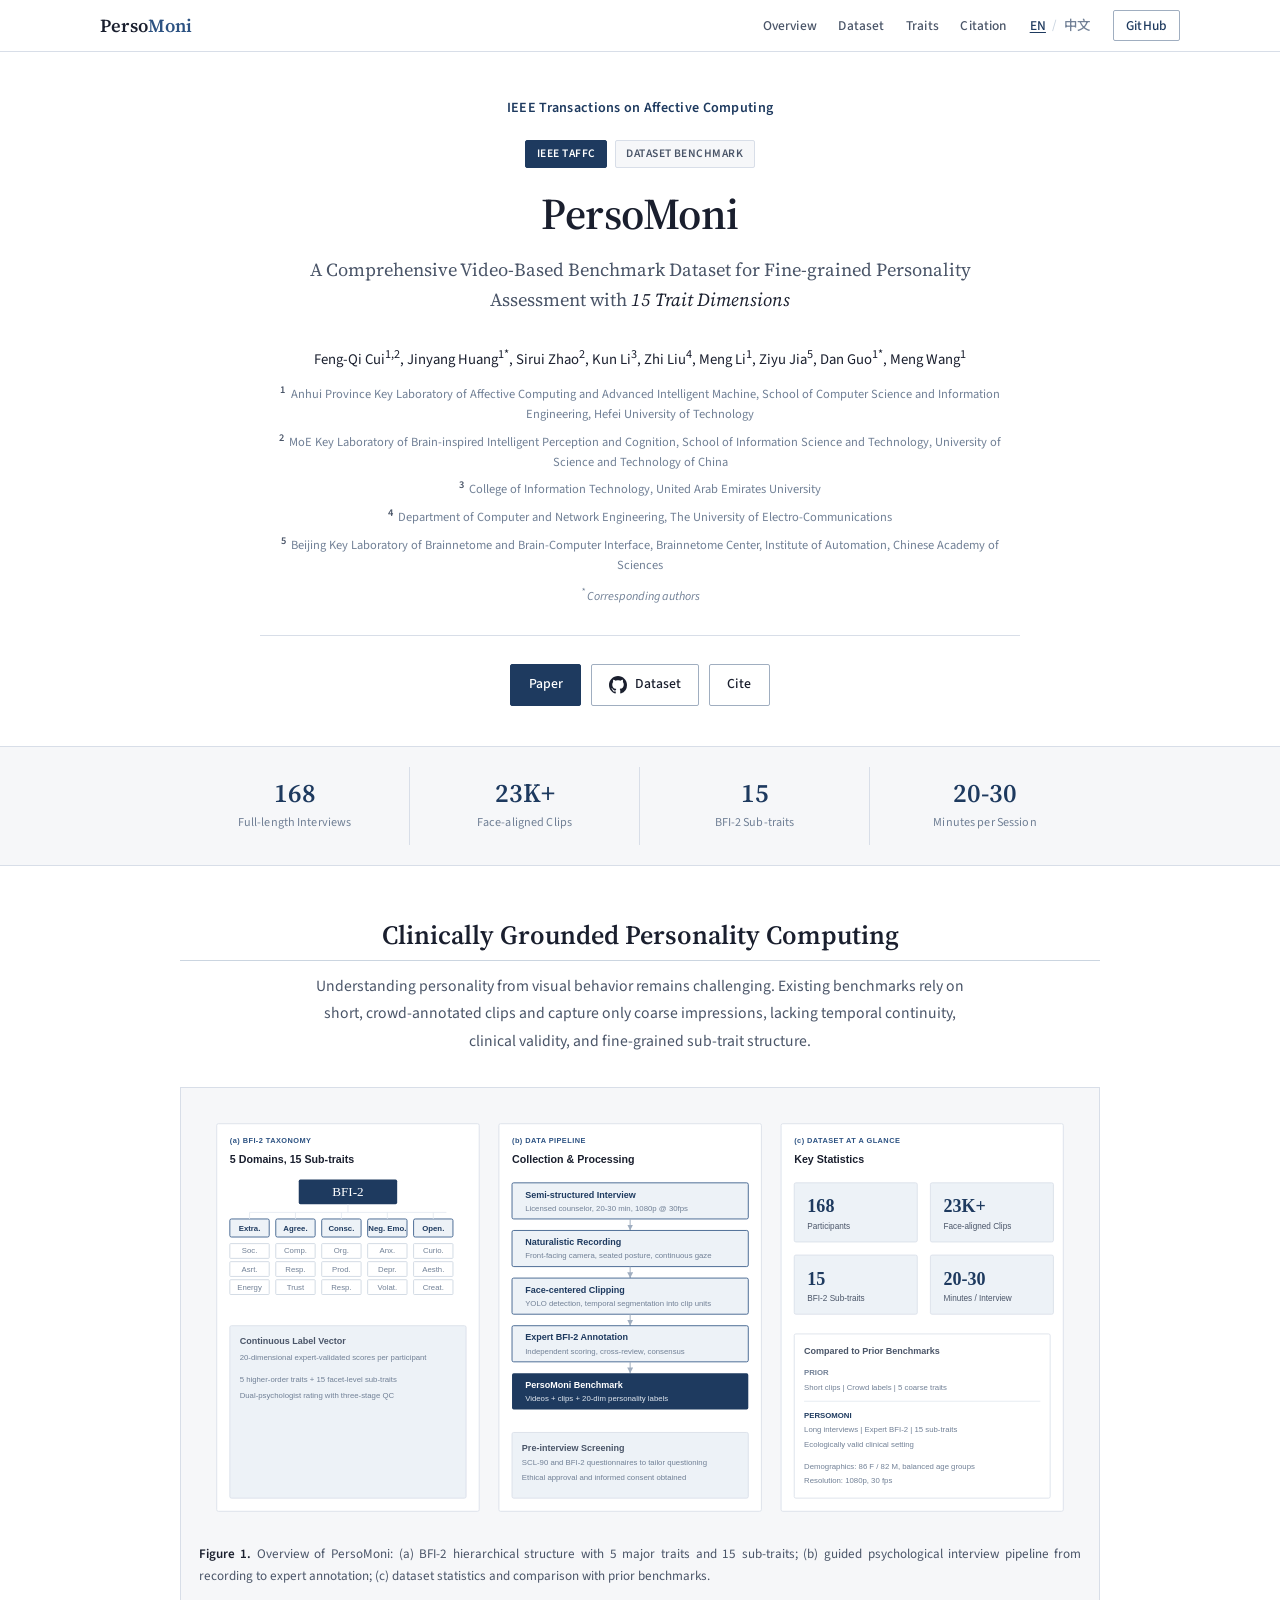
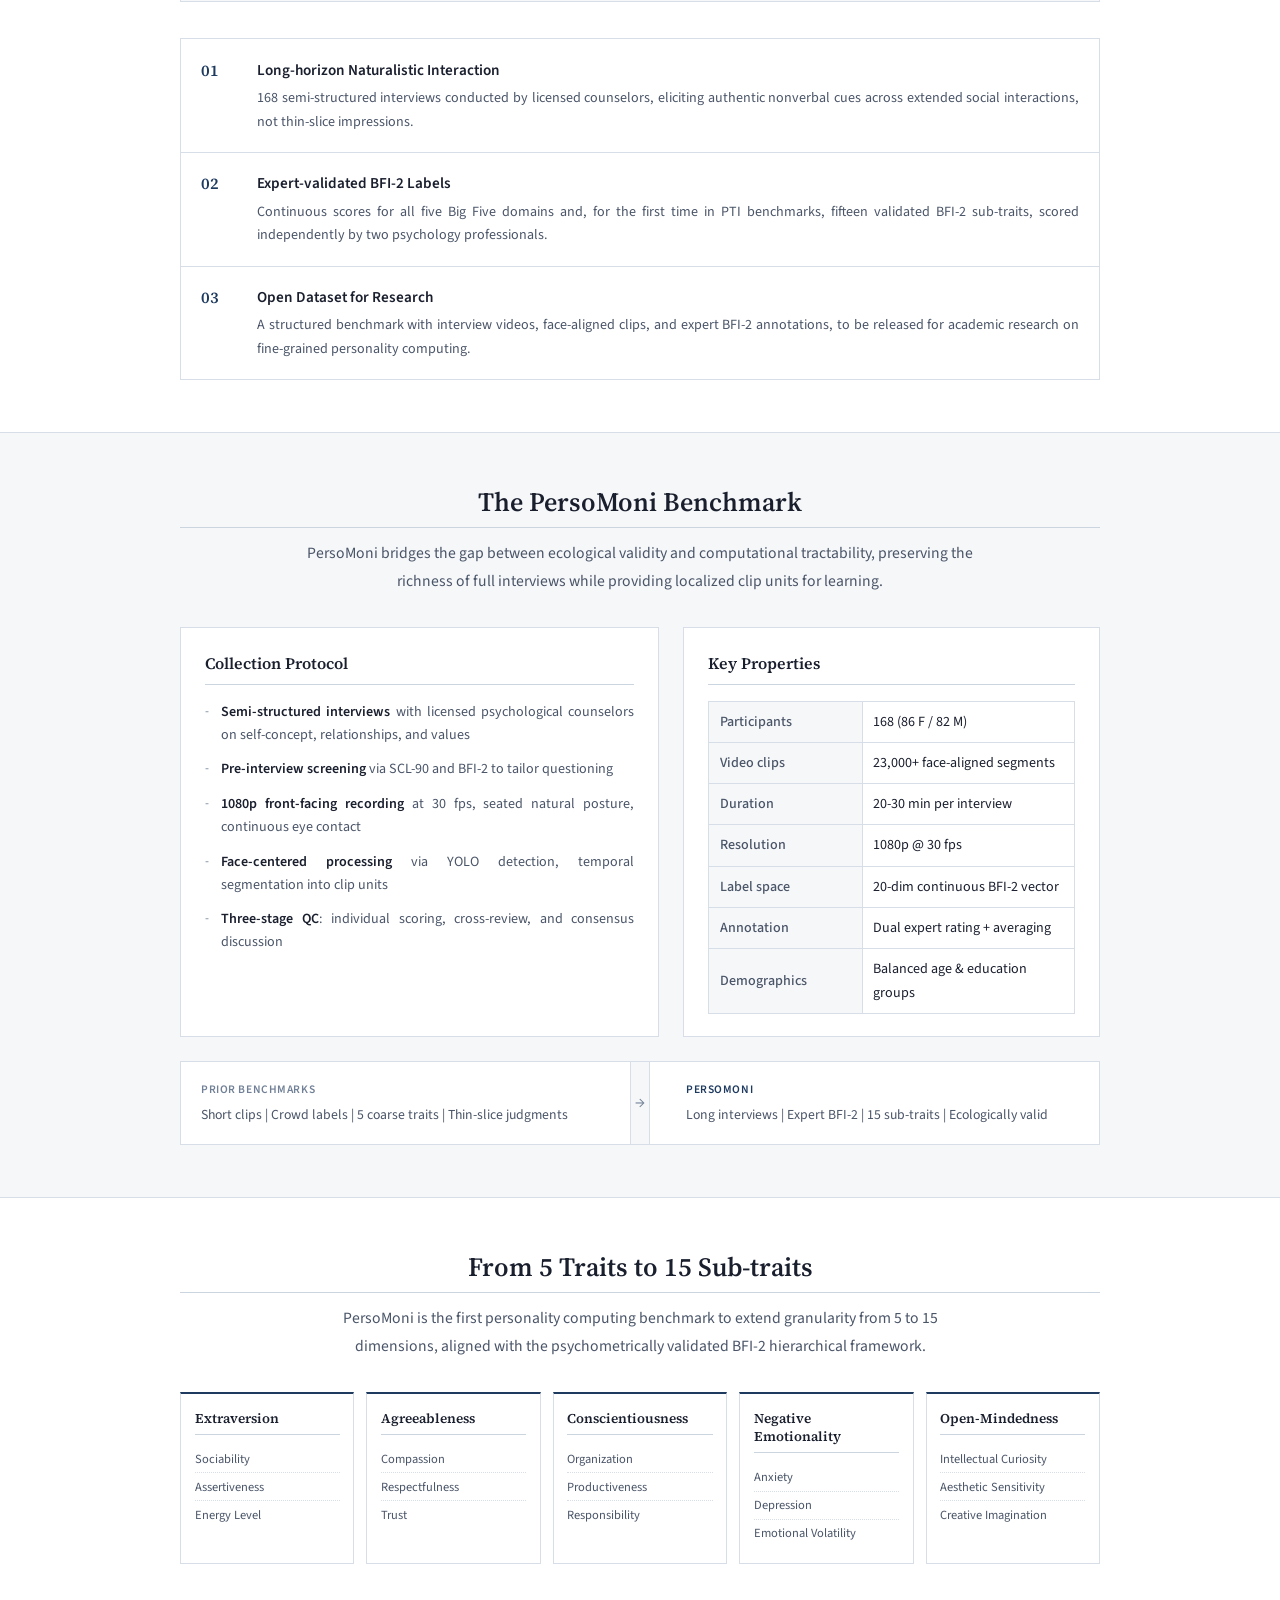
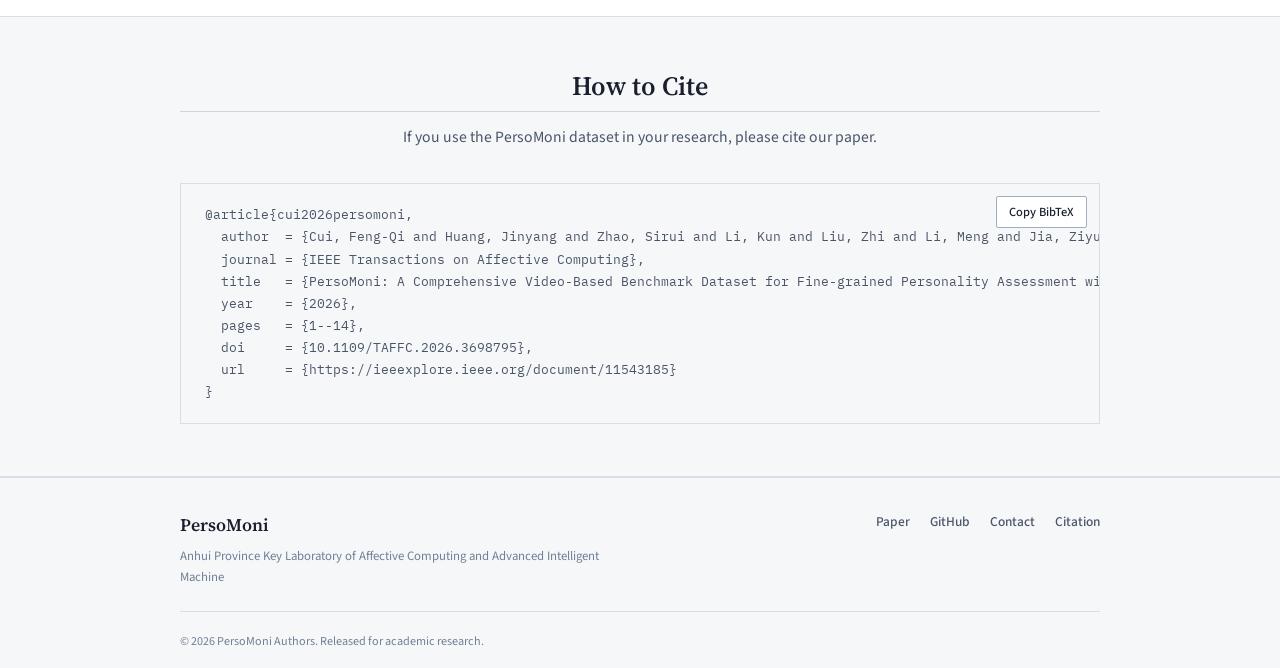
==== index.html @ 863bc825 "Add bilingual project homepage and document data release plan. Publish the PersoMoni landing page wi" ====
<!DOCTYPE html>
<html lang="en">
<head>
  <meta charset="UTF-8">
  <meta name="viewport" content="width=device-width, initial-scale=1.0">
  <meta http-equiv="Content-Type" content="text/html; charset=UTF-8">
  <meta name="description" content="PersoMoni - A clinically grounded video benchmark for fine-grained personality assessment with 15 BFI-2 sub-traits. Published in IEEE TAFFC.">
  <meta name="keywords" content="PersoMoni, personality computing, BFI-2, video benchmark, affective computing, dataset">
  <meta property="og:title" content="PersoMoni | IEEE TAFFC">
  <meta property="og:description" content="168 psychological interviews, 23,000+ face-aligned clips, 15 trait dimensions.">
  <meta property="og:type" content="website">
  <meta property="og:url" content="https://qicita.github.io/PersoMoni/">
  <title>PersoMoni - Fine-grained Personality Assessment Benchmark</title>
  <link rel="preconnect" href="https://fonts.googleapis.com">
  <link rel="preconnect" href="https://fonts.gstatic.com" crossorigin>
  <link href="https://fonts.googleapis.com/css2?family=IBM+Plex+Mono:wght@400;500&family=Noto+Sans+SC:wght@400;500;600;700&family=Noto+Serif+SC:wght@500;600;700&family=Source+Sans+3:ital,wght@0,400;0,500;0,600;0,700;1,400&family=Source+Serif+4:ital,opsz,wght@0,8..60,400;0,8..60,600;0,8..60,700;1,8..60,400&display=swap" rel="stylesheet">
  <link rel="stylesheet" href="static/css/style.css">
  <link rel="alternate" hreflang="en" href="index.html">
  <link rel="alternate" hreflang="zh" href="zh.html">
</head>
<body>
  <nav class="nav" id="nav">
    <div class="nav-inner container">
      <a class="nav-logo" href="#top">Perso<span>Moni</span></a>
      <button class="nav-toggle" id="nav-toggle" aria-label="Toggle menu" aria-expanded="false">
        <span></span><span></span><span></span>
      </button>
      <ul class="nav-links" id="nav-links">
        <li><a href="#overview">Overview</a></li>
        <li><a href="#dataset">Dataset</a></li>
        <li><a href="#traits">Traits</a></li>
        <li><a href="#citation">Citation</a></li>
        <li class="lang-switch">
          <a href="index.html" class="lang-active" aria-current="page">EN</a>
          <span class="lang-divider">/</span>
          <a href="zh.html">中文</a>
        </li>
        <li><a class="nav-cta" href="https://github.com/QIcita/PersoMoni" target="_blank" rel="noopener">GitHub</a></li>
      </ul>
    </div>
  </nav>

  <header class="hero" id="top">
    <div class="container hero-content">
      <p class="publication-line">
        <strong>IEEE Transactions on Affective Computing</strong>
      </p>
      <div class="hero-badges">
        <span class="badge badge-venue">IEEE TAFFC</span>
        <span class="badge badge-type">Dataset Benchmark</span>
      </div>
      <h1 class="hero-title">PersoMoni</h1>
      <p class="hero-subtitle">
        A Comprehensive Video-Based Benchmark Dataset for Fine-grained Personality Assessment with <em>15 Trait Dimensions</em>
      </p>
      <div class="authors">
        <p class="author-list">
          Feng-Qi Cui<sup>1,2</sup>,
          <a href="mailto:hjy@hfut.edu.cn">Jinyang Huang</a><sup>1*</sup>,
          <a href="#">Sirui Zhao</a><sup>2</sup>,
          <a href="#">Kun Li</a><sup>3</sup>,
          <a href="#">Zhi Liu</a><sup>4</sup>,
          <a href="#">Meng Li</a><sup>1</sup>,
          <a href="#">Ziyu Jia</a><sup>5</sup>,
          <a href="mailto:guodan@hfut.edu.cn">Dan Guo</a><sup>1*</sup>,
          Meng Wang<sup>1</sup>
        </p>
        <div class="affiliations">
          <p><sup>1</sup> Anhui Province Key Laboratory of Affective Computing and Advanced Intelligent Machine, School of Computer Science and Information Engineering, Hefei University of Technology</p>
          <p><sup>2</sup> MoE Key Laboratory of Brain-inspired Intelligent Perception and Cognition, School of Information Science and Technology, University of Science and Technology of China</p>
          <p><sup>3</sup> College of Information Technology, United Arab Emirates University</p>
          <p><sup>4</sup> Department of Computer and Network Engineering, The University of Electro-Communications</p>
          <p><sup>5</sup> Beijing Key Laboratory of Brainnetome and Brain-Computer Interface, Brainnetome Center, Institute of Automation, Chinese Academy of Sciences</p>
        </div>
        <p class="corresponding"><sup>*</sup> Corresponding authors</p>
      </div>
      <div class="hero-actions">
        <a class="btn btn-primary" href="https://ieeexplore.ieee.org/document/11543185" target="_blank" rel="noopener">Paper</a>
        <a class="btn btn-secondary" href="https://github.com/QIcita/PersoMoni" target="_blank" rel="noopener">
          <svg width="18" height="18" viewBox="0 0 24 24" fill="currentColor" aria-hidden="true"><path d="M12 0C5.37 0 0 5.37 0 12c0 5.31 3.435 9.795 8.205 11.385.6.105.825-.255.825-.57 0-.285-.015-1.23-.015-2.235-3.015.555-3.795-.735-4.035-1.41-.135-.345-.72-1.41-1.23-1.695-.42-.225-1.02-.78-.015-.795.945-.015 1.62.87 1.845 1.23 1.08 1.815 2.805 1.305 3.495.99.105-.78.42-1.305.765-1.605-2.67-.3-5.46-1.335-5.46-5.925 0-1.305.465-2.385 1.23-3.225-.12-.3-.54-1.53.12-3.18 0 0 1.005-.315 3.3 1.23.96-.27 1.98-.405 3-.405s2.04.135 3 .405c2.295-1.56 3.3-1.23 3.3-1.23.66 1.65.24 2.88.12 3.18.765.84 1.23 1.905 1.23 3.225 0 4.605-2.805 5.625-5.475 5.925.435.375.81 1.095.81 2.22 0 1.605-.015 2.895-.015 3.3 0 .315.225.69.825.57A12.02 12.02 0 0024 12c0-6.63-5.37-12-12-12z"/></svg>
          Dataset
        </a>
        <a class="btn btn-ghost" href="#citation">Cite</a>
      </div>
    </div>
  </header>

  <main>
    <section class="stats-bar">
      <div class="container stats-grid">
        <div class="stat-card">
          <span class="stat-value">168</span>
          <span class="stat-label">Full-length Interviews</span>
        </div>
        <div class="stat-card">
          <span class="stat-value">23K+</span>
          <span class="stat-label">Face-aligned Clips</span>
        </div>
        <div class="stat-card">
          <span class="stat-value">15</span>
          <span class="stat-label">BFI-2 Sub-traits</span>
        </div>
        <div class="stat-card">
          <span class="stat-value">20-30</span>
          <span class="stat-label">Minutes per Session</span>
        </div>
      </div>
    </section>

    <section class="section" id="overview">
      <div class="container">
        <div class="section-header">
          <h2>Clinically Grounded Personality Computing</h2>
          <p class="section-lead">
            Understanding personality from visual behavior remains challenging. Existing benchmarks rely on
            short, crowd-annotated clips and capture only coarse impressions, lacking temporal continuity,
            clinical validity, and fine-grained sub-trait structure.
          </p>
        </div>
        <figure class="teaser-figure">
          <img
            src="static/images/overview.svg"
            alt="PersoMoni overview: BFI-2 taxonomy, data collection pipeline, and dataset statistics"
            loading="lazy"
          >
          <figcaption>
            <strong>Figure 1.</strong> Overview of PersoMoni: (a) BFI-2 hierarchical structure with 5 major traits and 15 sub-traits;
            (b) guided psychological interview pipeline from recording to expert annotation; (c) dataset statistics and comparison with prior benchmarks.
          </figcaption>
        </figure>
        <div class="highlights">
          <article class="highlight-card">
            <div class="highlight-icon" aria-hidden="true">01</div>
            <h3>Long-horizon Naturalistic Interaction</h3>
            <p>168 semi-structured interviews conducted by licensed counselors, eliciting authentic nonverbal cues across extended social interactions, not thin-slice impressions.</p>
          </article>
          <article class="highlight-card">
            <div class="highlight-icon" aria-hidden="true">02</div>
            <h3>Expert-validated BFI-2 Labels</h3>
            <p>Continuous scores for all five Big Five domains and, for the first time in PTI benchmarks, fifteen validated BFI-2 sub-traits, scored independently by two psychology professionals.</p>
          </article>
          <article class="highlight-card">
            <div class="highlight-icon" aria-hidden="true">03</div>
            <h3>Open Dataset for Research</h3>
            <p>A structured benchmark with interview videos, face-aligned clips, and expert BFI-2 annotations, to be released for academic research on fine-grained personality computing.</p>
          </article>
        </div>
      </div>
    </section>

    <section class="section section-alt" id="dataset">
      <div class="container">
        <div class="section-header">
          <h2>The PersoMoni Benchmark</h2>
          <p class="section-lead">
            PersoMoni bridges the gap between ecological validity and computational tractability,
            preserving the richness of full interviews while providing localized clip units for learning.
          </p>
        </div>
        <div class="dataset-layout">
          <div class="dataset-info">
            <h3>Collection Protocol</h3>
            <ul class="feature-list">
              <li>
                <strong>Semi-structured interviews</strong> with licensed psychological counselors on self-concept, relationships, and values
              </li>
              <li>
                <strong>Pre-interview screening</strong> via SCL-90 and BFI-2 to tailor questioning
              </li>
              <li>
                <strong>1080p front-facing recording</strong> at 30 fps, seated natural posture, continuous eye contact
              </li>
              <li>
                <strong>Face-centered processing</strong> via YOLO detection, temporal segmentation into clip units
              </li>
              <li>
                <strong>Three-stage QC</strong>: individual scoring, cross-review, and consensus discussion
              </li>
            </ul>
          </div>
          <div class="dataset-specs">
            <h3>Key Properties</h3>
            <table class="spec-table">
              <tbody>
                <tr><th>Participants</th><td>168 (86 F / 82 M)</td></tr>
                <tr><th>Video clips</th><td>23,000+ face-aligned segments</td></tr>
                <tr><th>Duration</th><td>20-30 min per interview</td></tr>
                <tr><th>Resolution</th><td>1080p @ 30 fps</td></tr>
                <tr><th>Label space</th><td>20-dim continuous BFI-2 vector</td></tr>
                <tr><th>Annotation</th><td>Dual expert rating + averaging</td></tr>
                <tr><th>Demographics</th><td>Balanced age &amp; education groups</td></tr>
              </tbody>
            </table>
          </div>
          <div class="comparison-banner">
          <div class="comparison-item comparison-old">
            <span class="comparison-label">Prior benchmarks</span>
            <p>Short clips | Crowd labels | 5 coarse traits | Thin-slice judgments</p>
          </div>
          <div class="comparison-arrow" aria-hidden="true">&rarr;</div>
          <div class="comparison-item comparison-new">
            <span class="comparison-label">PersoMoni</span>
            <p>Long interviews | Expert BFI-2 | 15 sub-traits | Ecologically valid</p>
          </div>
        </div>
        </div>
      </div>
    </section>

    <section class="section" id="traits">
      <div class="container">
        <div class="section-header">
          <h2>From 5 Traits to 15 Sub-traits</h2>
          <p class="section-lead">
            PersoMoni is the first personality computing benchmark to extend granularity from 5 to 15 dimensions,
            aligned with the psychometrically validated BFI-2 hierarchical framework.
          </p>
        </div>
        <div class="traits-grid">
          <div class="trait-domain" data-domain="extraversion">
            <h3>Extraversion</h3>
            <ul>
              <li>Sociability</li>
              <li>Assertiveness</li>
              <li>Energy Level</li>
            </ul>
          </div>
          <div class="trait-domain" data-domain="agreeableness">
            <h3>Agreeableness</h3>
            <ul>
              <li>Compassion</li>
              <li>Respectfulness</li>
              <li>Trust</li>
            </ul>
          </div>
          <div class="trait-domain" data-domain="conscientiousness">
            <h3>Conscientiousness</h3>
            <ul>
              <li>Organization</li>
              <li>Productiveness</li>
              <li>Responsibility</li>
            </ul>
          </div>
          <div class="trait-domain" data-domain="negative">
            <h3>Negative Emotionality</h3>
            <ul>
              <li>Anxiety</li>
              <li>Depression</li>
              <li>Emotional Volatility</li>
            </ul>
          </div>
          <div class="trait-domain" data-domain="openness">
            <h3>Open-Mindedness</h3>
            <ul>
              <li>Intellectual Curiosity</li>
              <li>Aesthetic Sensitivity</li>
              <li>Creative Imagination</li>
            </ul>
          </div>
        </div>
      </div>
    </section>

    <section class="section section-alt" id="citation">
      <div class="container">
        <div class="section-header">
          <h2>How to Cite</h2>
          <p class="section-lead">
            If you use the PersoMoni dataset in your research, please cite our paper.
          </p>
        </div>
        <div class="citation-box">
          <pre class="bibtex" id="bibtex"><code>@article{cui2026persomoni,
  author  = {Cui, Feng-Qi and Huang, Jinyang and Zhao, Sirui and Li, Kun and Liu, Zhi and Li, Meng and Jia, Ziyu and Guo, Dan and Wang, Meng},
  journal = {IEEE Transactions on Affective Computing},
  title   = {PersoMoni: A Comprehensive Video-Based Benchmark Dataset for Fine-grained Personality Assessment with 15 Trait Dimensions},
  year    = {2026},
  pages   = {1--14},
  doi     = {10.1109/TAFFC.2026.3698795},
  url     = {https://ieeexplore.ieee.org/document/11543185}
}</code></pre>
          <button class="btn btn-copy" id="copy-btn" type="button">
            <span class="copy-text">Copy BibTeX</span>
            <span class="copy-done" hidden>Copied!</span>
          </button>
        </div>
      </div>
    </section>
  </main>

  <footer class="footer">
    <div class="container footer-inner">
      <div class="footer-brand">
        <span class="footer-logo">PersoMoni</span>
        <p>Anhui Province Key Laboratory of Affective Computing and Advanced Intelligent Machine</p>
      </div>
      <div class="footer-links">
        <a href="https://ieeexplore.ieee.org/document/11543185" target="_blank" rel="noopener">Paper</a>
        <a href="https://github.com/QIcita/PersoMoni" target="_blank" rel="noopener">GitHub</a>
        <a href="mailto:hjy@hfut.edu.cn">Contact</a>
        <a href="#citation">Citation</a>
      </div>
      <p class="footer-copy">&copy; 2026 PersoMoni Authors. Released for academic research.</p>
    </div>
  </footer>

  <script src="static/js/main.js"></script>
</body>
</html>
---- static/css/style.css ----
/* PersoMoni - Academic project page */

:root {
  --bg: #ffffff;
  --bg-alt: #f6f7f9;
  --surface: #ffffff;
  --text: #1a1f2e;
  --text-muted: #4a5568;
  --text-light: #718096;
  --primary: #1e3a5f;
  --primary-mid: #2c5282;
  --accent: #2c5282;
  --accent-soft: #edf2f7;
  --border: #d8dee8;
  --border-strong: #a0aec0;
  --rule: #cbd5e0;
  --shadow: none;
  --shadow-sm: 0 1px 2px rgba(26, 31, 46, 0.04);
  --radius: 2px;
  --radius-lg: 2px;
  --font-serif: "Source Serif 4", "Noto Serif SC", Georgia, "Times New Roman", serif;
  --font-sans: "Source Sans 3", "Noto Sans SC", system-ui, sans-serif;
  --font-mono: "IBM Plex Mono", "SF Mono", Consolas, monospace;
  --nav-height: 52px;
  --content-width: 920px;
}

*, *::before, *::after {
  box-sizing: border-box;
  margin: 0;
  padding: 0;
}

html {
  scroll-behavior: smooth;
  scroll-padding-top: calc(var(--nav-height) + 20px);
}

body {
  font-family: var(--font-sans);
  font-size: 15.5px;
  line-height: 1.72;
  color: var(--text);
  background: var(--bg);
  -webkit-font-smoothing: antialiased;
}

a {
  color: var(--primary-mid);
  text-decoration: underline;
  text-decoration-color: rgba(44, 82, 130, 0.35);
  text-underline-offset: 2px;
  transition: color 0.15s, text-decoration-color 0.15s;
}

a:hover {
  color: var(--primary);
  text-decoration-color: var(--primary);
}

img {
  max-width: 100%;
  height: auto;
  display: block;
}

.container {
  width: min(var(--content-width), 92vw);
  margin-inline: auto;
}

.container-wide {
  width: min(1080px, 94vw);
  margin-inline: auto;
}

/* Navigation */
.nav {
  position: fixed;
  top: 0;
  left: 0;
  right: 0;
  z-index: 100;
  height: var(--nav-height);
  background: rgba(255, 255, 255, 0.96);
  border-bottom: 1px solid var(--border);
}

.nav.scrolled {
  box-shadow: var(--shadow-sm);
}

.nav-inner {
  display: flex;
  align-items: center;
  justify-content: space-between;
  height: 100%;
  width: min(1080px, 94vw);
  margin-inline: auto;
}

.nav-logo {
  font-family: var(--font-serif);
  font-size: 1.15rem;
  color: var(--text);
  font-weight: 600;
  text-decoration: none;
  letter-spacing: 0.01em;
}

.nav-logo:hover {
  color: var(--primary);
}

.nav-logo span {
  color: var(--primary-mid);
}

.nav-links {
  display: flex;
  align-items: center;
  gap: 1.35rem;
  list-style: none;
}

.nav-links a {
  font-size: 0.84rem;
  font-weight: 500;
  color: var(--text-muted);
  text-decoration: none;
  letter-spacing: 0.01em;
}

.nav-links a:hover {
  color: var(--primary);
  text-decoration: underline;
}

.nav-cta {
  color: var(--primary) !important;
  border: 1px solid var(--border-strong);
  padding: 0.3rem 0.75rem;
  border-radius: var(--radius);
  text-decoration: none !important;
}

.nav-cta:hover {
  background: var(--bg-alt);
  border-color: var(--primary-mid);
  color: var(--primary) !important;
}

.lang-switch {
  display: flex;
  align-items: center;
  gap: 0.3rem;
  font-size: 0.82rem;
  font-weight: 500;
}

.lang-switch a {
  color: var(--text-light);
  text-decoration: none;
  padding: 0.1rem;
}

.lang-switch a:hover,
.lang-switch a.lang-active {
  color: var(--primary);
  text-decoration: underline;
}

.lang-divider {
  color: var(--rule);
  user-select: none;
}

body.lang-zh {
  font-family: "Noto Sans SC", var(--font-sans), system-ui, sans-serif;
}

body.lang-zh .hero-title,
body.lang-zh .section-header h2,
body.lang-zh .footer-logo {
  font-family: "Noto Serif SC", var(--font-serif), serif;
}

.nav-toggle {
  display: none;
  flex-direction: column;
  gap: 5px;
  background: none;
  border: none;
  cursor: pointer;
  padding: 4px;
}

.nav-toggle span {
  display: block;
  width: 20px;
  height: 1.5px;
  background: var(--text);
}

/* Hero - paper title block */
.hero {
  padding: calc(var(--nav-height) + 2.75rem) 0 2.5rem;
  border-bottom: 1px solid var(--border);
  background: var(--bg);
}

.hero-content {
  text-align: center;
}

.publication-line {
  font-size: 0.88rem;
  color: var(--text-muted);
  margin-bottom: 1.25rem;
  letter-spacing: 0.02em;
}

.publication-line strong {
  color: var(--primary);
  font-weight: 600;
}

.hero-badges {
  display: flex;
  justify-content: center;
  gap: 0.5rem;
  flex-wrap: wrap;
  margin-bottom: 1.25rem;
}

.badge {
  display: inline-block;
  padding: 0.2rem 0.65rem;
  border-radius: var(--radius);
  font-size: 0.72rem;
  font-weight: 600;
  letter-spacing: 0.04em;
  text-transform: uppercase;
  border: 1px solid var(--border);
}

.badge-venue {
  background: var(--primary);
  color: #fff;
  border-color: var(--primary);
}

.badge-type {
  background: var(--bg-alt);
  color: var(--text-muted);
}

.hero-title {
  font-family: var(--font-serif);
  font-size: clamp(2rem, 5vw, 2.75rem);
  font-weight: 600;
  line-height: 1.2;
  letter-spacing: -0.01em;
  color: var(--text);
  margin-bottom: 0.85rem;
}

.hero-subtitle {
  font-family: var(--font-serif);
  font-size: clamp(1rem, 2.2vw, 1.15rem);
  color: var(--text-muted);
  max-width: 680px;
  margin: 0 auto 1.75rem;
  line-height: 1.65;
  font-weight: 400;
}

.hero-subtitle em {
  font-style: italic;
  color: var(--text);
}

.authors {
  margin-bottom: 1.75rem;
  padding-bottom: 1.75rem;
  border-bottom: 1px solid var(--border);
  max-width: 760px;
  margin-inline: auto;
  text-align: center;
}

.author-list {
  font-size: 0.92rem;
  line-height: 1.85;
  color: var(--text);
  text-align: center;
}

.author-list a {
  color: var(--text);
  text-decoration: none;
}

.author-list a:hover {
  color: var(--primary-mid);
  text-decoration: underline;
}

.fellow {
  font-size: 0.8rem;
  color: var(--text-light);
}

.affiliations {
  font-size: 0.78rem;
  color: var(--text-light);
  margin-top: 0.5rem;
  line-height: 1.6;
  text-align: center;
}

.affiliations p {
  margin: 0 0 0.3rem;
  padding: 0;
}

.affiliations p:last-child {
  margin-bottom: 0;
}

.affiliations sup {
  margin-right: 0.15rem;
  font-weight: 600;
  color: var(--text-muted);
}

.corresponding {
  font-size: 0.76rem;
  color: var(--text-light);
  margin-top: 0.45rem;
  font-style: italic;
  text-align: center;
}

.hero-actions {
  display: flex;
  justify-content: center;
  gap: 0.6rem;
  flex-wrap: wrap;
}

.btn {
  display: inline-flex;
  align-items: center;
  gap: 0.45rem;
  padding: 0.5rem 1.1rem;
  border-radius: var(--radius);
  font-family: var(--font-sans);
  font-size: 0.86rem;
  font-weight: 500;
  border: 1px solid var(--border-strong);
  cursor: pointer;
  text-decoration: none;
  transition: background 0.15s, border-color 0.15s;
}

.btn:hover {
  transform: none;
}

.btn-primary {
  background: var(--primary);
  color: #fff;
  border-color: var(--primary);
  box-shadow: none;
}

.btn-primary:hover {
  background: var(--primary-mid);
  color: #fff;
}

.btn-secondary,
.btn-ghost {
  background: var(--surface);
  color: var(--text);
}

.btn-secondary:hover,
.btn-ghost:hover {
  background: var(--bg-alt);
  color: var(--primary);
  border-color: var(--primary-mid);
}

/* Stats bar */
.stats-bar {
  background: var(--bg-alt);
  border-bottom: 1px solid var(--border);
  padding: 1.25rem 0;
}

.stats-grid {
  display: grid;
  grid-template-columns: repeat(4, 1fr);
  gap: 0;
  text-align: center;
}

.stat-card {
  padding: 0.65rem 0.5rem;
  border-right: 1px solid var(--border);
}

.stat-card:last-child {
  border-right: none;
}

.stat-value {
  display: block;
  font-family: var(--font-serif);
  font-size: 1.65rem;
  font-weight: 600;
  color: var(--primary);
  line-height: 1.2;
}

.stat-label {
  display: block;
  font-size: 0.76rem;
  color: var(--text-light);
  margin-top: 0.25rem;
  font-weight: 400;
  letter-spacing: 0.01em;
}

/* Sections */
.section {
  padding: 3.25rem 0;
  border-bottom: 1px solid var(--border);
}

.section-alt {
  background: var(--bg-alt);
}

.section-header {
  max-width: 100%;
  margin: 0 0 2rem;
  text-align: center;
}

.section-tag {
  display: block;
  font-size: 0.76rem;
  font-weight: 600;
  letter-spacing: 0.06em;
  text-transform: uppercase;
  color: var(--text-light);
  margin-bottom: 0.45rem;
}

.section-header h2 {
  font-family: var(--font-serif);
  font-size: clamp(1.35rem, 3vw, 1.65rem);
  font-weight: 600;
  line-height: 1.3;
  margin-bottom: 0.75rem;
  color: var(--text);
  padding-bottom: 0.5rem;
  border-bottom: 1px solid var(--rule);
}

.section-lead {
  color: var(--text-muted);
  font-size: 0.98rem;
  line-height: 1.75;
  text-align: center;
  max-width: 680px;
  margin-inline: auto;
}

/* Teaser figure */
.teaser-figure {
  margin-bottom: 2.25rem;
  background: var(--surface);
  border: 1px solid var(--border);
  overflow: hidden;
}

.teaser-figure img,
.overview-svg svg {
  width: 100%;
  height: auto;
  display: block;
}

.teaser-figure img {
  padding: 1rem 1rem 0;
  background: var(--bg-alt);
}

.overview-svg {
  padding: 1rem 1rem 0;
  background: var(--bg-alt);
  line-height: 0;
}

.teaser-figure figcaption {
  padding: 0.85rem 1.1rem;
  font-size: 0.82rem;
  color: var(--text-muted);
  line-height: 1.65;
  text-align: justify;
  background: var(--bg-alt);
}

.teaser-figure figcaption strong {
  color: var(--text);
  font-weight: 600;
}

/* Contributions */
.highlights {
  display: grid;
  grid-template-columns: 1fr;
  gap: 0;
  border: 1px solid var(--border);
  background: var(--surface);
}

.highlight-card {
  display: grid;
  grid-template-columns: 2.5rem 1fr;
  grid-template-rows: auto auto;
  gap: 0.25rem 1rem;
  padding: 1.1rem 1.25rem;
  border-bottom: 1px solid var(--border);
  transition: none;
}

.highlight-card:last-child {
  border-bottom: none;
}

.highlight-card:hover {
  box-shadow: none;
  transform: none;
  background: var(--bg-alt);
}

.highlight-icon {
  grid-column: 1;
  grid-row: 1 / -1;
  align-self: start;
  font-family: var(--font-serif);
  font-size: 1rem;
  font-weight: 600;
  color: var(--primary);
  line-height: 1.65;
}

.highlight-card h3 {
  grid-column: 2;
  grid-row: 1;
  min-width: 0;
  font-size: 0.95rem;
  font-weight: 600;
  margin-bottom: 0;
  color: var(--text);
}

.highlight-card p {
  grid-column: 2;
  grid-row: 2;
  min-width: 0;
  font-size: 0.88rem;
  color: var(--text-muted);
  line-height: 1.68;
  text-align: justify;
}

/* Dataset */
.dataset-layout {
  display: grid;
  grid-template-columns: 1.15fr 1fr;
  gap: 1.5rem;
  align-items: stretch;
}

.dataset-info,
.dataset-specs {
  background: var(--surface);
  border: 1px solid var(--border);
  padding: 1.35rem 1.5rem;
  height: 100%;
}

.dataset-info h3,
.dataset-specs h3 {
  font-family: var(--font-serif);
  font-size: 1rem;
  font-weight: 600;
  margin-bottom: 1rem;
  color: var(--text);
  padding-bottom: 0.4rem;
  border-bottom: 1px solid var(--rule);
}

.feature-list {
  list-style: none;
}

.feature-list li {
  position: relative;
  padding-left: 1rem;
  margin-bottom: 0.7rem;
  font-size: 0.88rem;
  color: var(--text-muted);
  line-height: 1.65;
  text-align: justify;
}

.feature-list li::before {
  content: "-";
  position: absolute;
  left: 0;
  top: 0;
  color: var(--text-light);
  font-size: 0.8rem;
}

.feature-list strong {
  color: var(--text);
  font-weight: 600;
}

.spec-table {
  width: 100%;
  border-collapse: collapse;
  font-size: 0.88rem;
}

.spec-table th,
.spec-table td {
  text-align: left;
  padding: 0.5rem 0.65rem;
  border: 1px solid var(--border);
}

.spec-table th {
  color: var(--text-muted);
  font-weight: 500;
  width: 42%;
  background: var(--bg-alt);
}

.spec-table td {
  color: var(--text);
  font-weight: 400;
}

.comparison-banner {
  grid-column: 1 / -1;
  display: grid;
  grid-template-columns: 1fr auto 1fr;
  gap: 1rem;
  align-items: stretch;
  border: 1px solid var(--border);
  background: var(--surface);
}

.comparison-item {
  padding: 1.1rem 1.25rem;
}

.comparison-label {
  display: block;
  font-size: 0.72rem;
  font-weight: 600;
  letter-spacing: 0.05em;
  text-transform: uppercase;
  margin-bottom: 0.35rem;
}

.comparison-old .comparison-label {
  color: var(--text-light);
}

.comparison-new .comparison-label {
  color: var(--primary);
}

.comparison-item p {
  font-size: 0.86rem;
  color: var(--text-muted);
  line-height: 1.55;
}

.comparison-arrow {
  display: flex;
  align-items: center;
  justify-content: center;
  font-size: 1rem;
  color: var(--text-light);
  padding: 0 0.25rem;
  border-left: 1px solid var(--border);
  border-right: 1px solid var(--border);
  background: var(--bg-alt);
}

/* Method pipeline */
.method-pipeline {
  display: grid;
  grid-template-columns: repeat(3, 1fr);
  gap: 1rem;
  margin-bottom: 1.75rem;
}

.pipeline-step {
  background: var(--surface);
  border: 1px solid var(--border);
  padding: 1.25rem 1.1rem;
  text-align: left;
}

.pipeline-num {
  display: inline-block;
  font-family: var(--font-serif);
  font-size: 0.9rem;
  font-weight: 600;
  color: var(--primary);
  margin-bottom: 0.6rem;
}

.pipeline-num::after {
  content: ".";
}

.pipeline-step h4 {
  font-size: 0.92rem;
  font-weight: 600;
  margin-bottom: 0.4rem;
  color: var(--text);
}

.pipeline-step p {
  font-size: 0.84rem;
  color: var(--text-muted);
  line-height: 1.65;
  text-align: justify;
}

.pipeline-connector {
  display: none;
}

.method-insight blockquote {
  background: var(--bg-alt);
  border-left: 3px solid var(--primary);
  padding: 1rem 1.25rem;
  font-family: var(--font-serif);
  font-size: 0.95rem;
  font-style: italic;
  color: var(--text-muted);
  line-height: 1.72;
  text-align: justify;
  box-shadow: none;
}

/* Traits grid */
.traits-grid {
  display: grid;
  grid-template-columns: repeat(5, 1fr);
  gap: 0.75rem;
}

.trait-domain {
  background: var(--surface);
  border: 1px solid var(--border);
  padding: 1rem 0.85rem;
  border-top: 2px solid var(--primary);
  transition: none;
}

.trait-domain:hover {
  transform: none;
  box-shadow: none;
}

.trait-domain[data-domain="extraversion"],
.trait-domain[data-domain="agreeableness"],
.trait-domain[data-domain="conscientiousness"],
.trait-domain[data-domain="negative"],
.trait-domain[data-domain="openness"] {
  border-top-color: var(--primary);
}

.trait-domain h3 {
  font-family: var(--font-serif);
  font-size: 0.84rem;
  font-weight: 600;
  margin-bottom: 0.65rem;
  color: var(--text);
  line-height: 1.35;
  padding-bottom: 0.35rem;
  border-bottom: 1px solid var(--rule);
}

.trait-domain ul {
  list-style: none;
}

.trait-domain li {
  font-size: 0.78rem;
  color: var(--text-muted);
  padding: 0.28rem 0;
  line-height: 1.45;
}

.trait-domain li + li {
  border-top: 1px dotted var(--border);
}

/* Citation */
.citation-box {
  position: relative;
  background: var(--surface);
  border: 1px solid var(--border);
  overflow: hidden;
}

.bibtex {
  padding: 1.25rem 1.5rem;
  overflow-x: auto;
  font-size: 0.8rem;
  line-height: 1.65;
  color: var(--text-muted);
  background: var(--bg-alt);
}

.bibtex code {
  font-family: var(--font-mono);
}

.btn-copy {
  position: absolute;
  top: 0.75rem;
  right: 0.75rem;
  background: var(--surface);
  color: var(--text);
  padding: 0.35rem 0.75rem;
  font-size: 0.78rem;
  border-radius: var(--radius);
  border: 1px solid var(--border-strong);
}

.btn-copy:hover {
  background: var(--bg-alt);
  color: var(--primary);
}

/* Footer */
.footer {
  background: var(--bg-alt);
  color: var(--text-muted);
  padding: 2rem 0 1.5rem;
  border-top: 1px solid var(--border);
}

.footer-inner {
  display: grid;
  grid-template-columns: 1fr auto;
  gap: 1.5rem;
  align-items: start;
}

.footer-logo {
  font-family: var(--font-serif);
  font-size: 1.1rem;
  font-weight: 600;
  color: var(--text);
  display: block;
  margin-bottom: 0.35rem;
}

.footer-brand p {
  font-size: 0.8rem;
  max-width: 420px;
  line-height: 1.6;
  color: var(--text-light);
}

.footer-links {
  display: flex;
  gap: 1.25rem;
}

.footer-links a {
  color: var(--text-muted);
  font-size: 0.84rem;
  font-weight: 500;
  text-decoration: none;
}

.footer-links a:hover {
  color: var(--primary);
  text-decoration: underline;
}

.footer-copy {
  grid-column: 1 / -1;
  font-size: 0.76rem;
  color: var(--text-light);
  padding-top: 1.25rem;
  border-top: 1px solid var(--border);
}

/* Responsive */
@media (max-width: 960px) {
  .traits-grid {
    grid-template-columns: repeat(2, 1fr);
  }

  .dataset-layout {
    grid-template-columns: 1fr;
  }

  .method-pipeline {
    grid-template-columns: 1fr;
  }

  .stats-grid {
    grid-template-columns: repeat(2, 1fr);
  }

  .stat-card:nth-child(2) {
    border-right: none;
  }

  .stat-card:nth-child(1),
  .stat-card:nth-child(2) {
    border-bottom: 1px solid var(--border);
  }

  .comparison-banner {
    grid-template-columns: 1fr;
  }

  .comparison-arrow {
    border-left: none;
    border-right: none;
    border-top: 1px solid var(--border);
    border-bottom: 1px solid var(--border);
    padding: 0.35rem;
  }
}

@media (max-width: 640px) {
  .nav-toggle {
    display: flex;
  }

  .nav-links {
    position: fixed;
    top: var(--nav-height);
    left: 0;
    right: 0;
    background: var(--surface);
    flex-direction: column;
    align-items: flex-start;
    padding: 1rem 1.25rem;
    gap: 0.75rem;
    border-bottom: 1px solid var(--border);
    transform: translateY(-120%);
    opacity: 0;
    pointer-events: none;
    transition: transform 0.25s, opacity 0.25s;
  }

  .nav-links.open {
    transform: translateY(0);
    opacity: 1;
    pointer-events: auto;
  }

  .traits-grid {
    grid-template-columns: 1fr;
  }

  .stats-grid {
    grid-template-columns: 1fr;
  }

  .stat-card {
    border-right: none;
    border-bottom: 1px solid var(--border);
  }

  .stat-card:last-child {
    border-bottom: none;
  }

  .affiliations {
    font-size: 0.74rem;
  }

  .footer-inner {
    grid-template-columns: 1fr;
  }

  .btn-copy {
    position: static;
    width: 100%;
    justify-content: center;
    border-radius: 0;
    border-left: none;
    border-right: none;
    border-bottom: none;
  }

  .citation-box {
    display: flex;
    flex-direction: column;
  }

  .section-lead,
  .highlight-card p,
  .feature-list li,
  .pipeline-step p,
  .method-insight blockquote,
  .teaser-figure figcaption {
    text-align: left;
  }

  .section-header {
    text-align: left;
  }

  .section-lead {
    margin-inline: 0;
  }
}
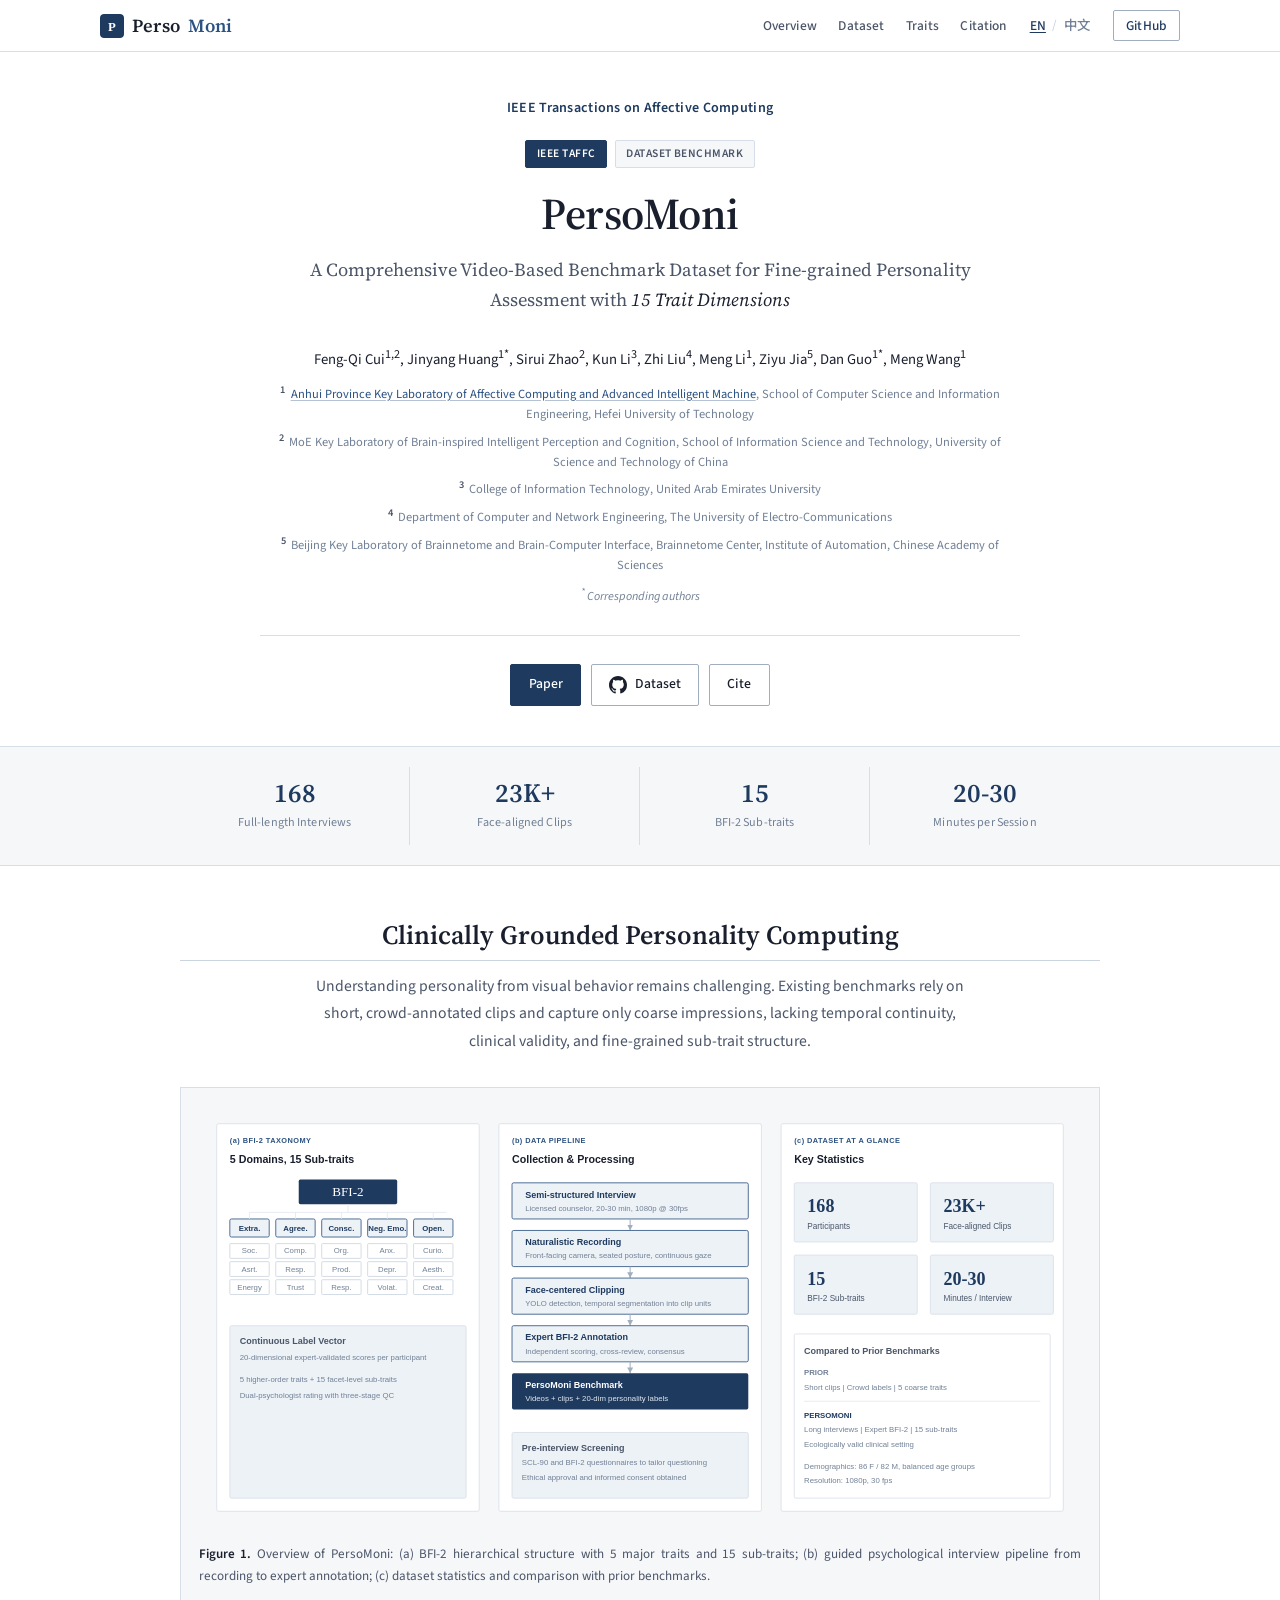
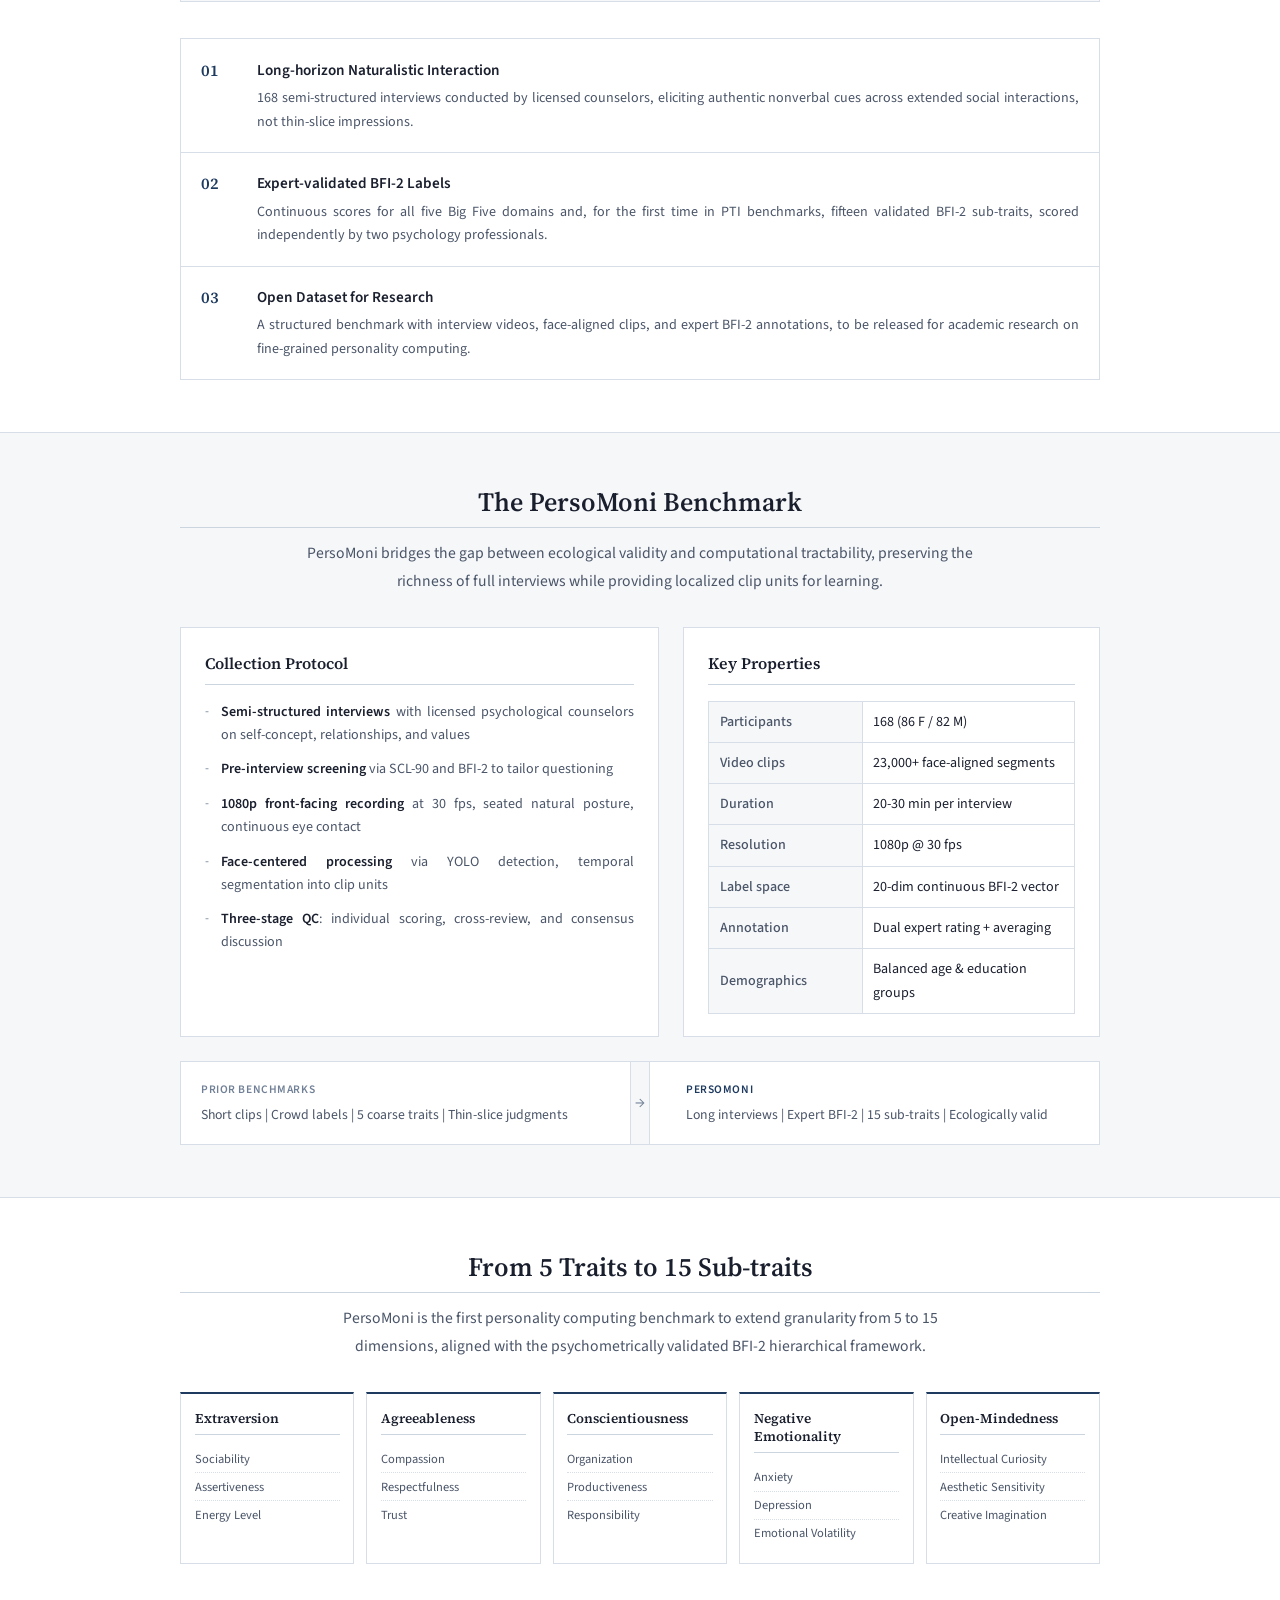
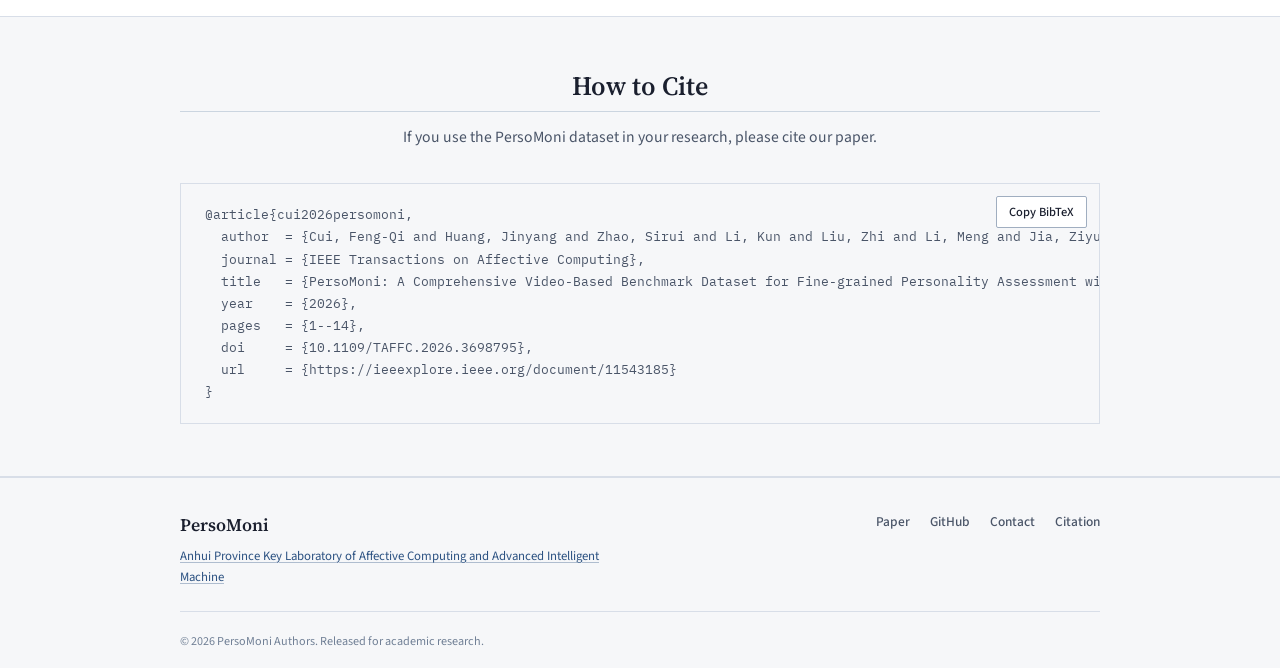
==== commit e653d98b: "Add lab links and replace profile icon with default site logo. Link the AFLab affiliation to aflab.h" ====
--- a/index.html
+++ b/index.html
@@ -11,6 +11,8 @@
   <meta property="og:type" content="website">
   <meta property="og:url" content="https://qicita.github.io/PersoMoni/">
   <title>PersoMoni - Fine-grained Personality Assessment Benchmark</title>
+  <link rel="icon" href="static/images/favicon.svg" type="image/svg+xml">
+  <link rel="apple-touch-icon" href="static/images/favicon.svg">
   <link rel="preconnect" href="https://fonts.googleapis.com">
   <link rel="preconnect" href="https://fonts.gstatic.com" crossorigin>
   <link href="https://fonts.googleapis.com/css2?family=IBM+Plex+Mono:wght@400;500&family=Noto+Sans+SC:wght@400;500;600;700&family=Noto+Serif+SC:wght@500;600;700&family=Source+Sans+3:ital,wght@0,400;0,500;0,600;0,700;1,400&family=Source+Serif+4:ital,opsz,wght@0,8..60,400;0,8..60,600;0,8..60,700;1,8..60,400&display=swap" rel="stylesheet">
@@ -21,7 +23,10 @@
 <body>
   <nav class="nav" id="nav">
     <div class="nav-inner container">
-      <a class="nav-logo" href="#top">Perso<span>Moni</span></a>
+      <a class="nav-logo" href="#top">
+        <img class="nav-logo-icon" src="static/images/favicon.svg" alt="" width="24" height="24">
+        Perso<span>Moni</span>
+      </a>
       <button class="nav-toggle" id="nav-toggle" aria-label="Toggle menu" aria-expanded="false">
         <span></span><span></span><span></span>
       </button>
@@ -56,7 +61,7 @@
       <div class="authors">
         <p class="author-list">
           Feng-Qi Cui<sup>1,2</sup>,
-          <a href="mailto:hjy@hfut.edu.cn">Jinyang Huang</a><sup>1*</sup>,
+          <a href="https://happyisac.github.io/PersonHomePage/" target="_blank" rel="noopener">Jinyang Huang</a><sup>1*</sup>,
           <a href="#">Sirui Zhao</a><sup>2</sup>,
           <a href="#">Kun Li</a><sup>3</sup>,
           <a href="#">Zhi Liu</a><sup>4</sup>,
@@ -66,7 +71,7 @@
           Meng Wang<sup>1</sup>
         </p>
         <div class="affiliations">
-          <p><sup>1</sup> Anhui Province Key Laboratory of Affective Computing and Advanced Intelligent Machine, School of Computer Science and Information Engineering, Hefei University of Technology</p>
+          <p><sup>1</sup> <a href="https://aflab.hfut.edu.cn/" target="_blank" rel="noopener">Anhui Province Key Laboratory of Affective Computing and Advanced Intelligent Machine</a>, School of Computer Science and Information Engineering, Hefei University of Technology</p>
           <p><sup>2</sup> MoE Key Laboratory of Brain-inspired Intelligent Perception and Cognition, School of Information Science and Technology, University of Science and Technology of China</p>
           <p><sup>3</sup> College of Information Technology, United Arab Emirates University</p>
           <p><sup>4</sup> Department of Computer and Network Engineering, The University of Electro-Communications</p>
@@ -292,12 +297,12 @@
     <div class="container footer-inner">
       <div class="footer-brand">
         <span class="footer-logo">PersoMoni</span>
-        <p>Anhui Province Key Laboratory of Affective Computing and Advanced Intelligent Machine</p>
+        <p><a href="https://aflab.hfut.edu.cn/" target="_blank" rel="noopener">Anhui Province Key Laboratory of Affective Computing and Advanced Intelligent Machine</a></p>
       </div>
       <div class="footer-links">
         <a href="https://ieeexplore.ieee.org/document/11543185" target="_blank" rel="noopener">Paper</a>
         <a href="https://github.com/QIcita/PersoMoni" target="_blank" rel="noopener">GitHub</a>
-        <a href="mailto:hjy@hfut.edu.cn">Contact</a>
+        <a href="https://happyisac.github.io/PersonHomePage/" target="_blank" rel="noopener">Contact</a>
         <a href="#citation">Citation</a>
       </div>
       <p class="footer-copy">&copy; 2026 PersoMoni Authors. Released for academic research.</p>
--- a/static/css/style.css
+++ b/static/css/style.css
@@ -100,12 +100,22 @@
 }
 
 .nav-logo {
+  display: inline-flex;
+  align-items: center;
+  gap: 0.5rem;
   font-family: var(--font-serif);
   font-size: 1.15rem;
   color: var(--text);
   font-weight: 600;
   text-decoration: none;
   letter-spacing: 0.01em;
+}
+
+.nav-logo-icon {
+  width: 24px;
+  height: 24px;
+  flex-shrink: 0;
+  border-radius: 4px;
 }
 
 .nav-logo:hover {
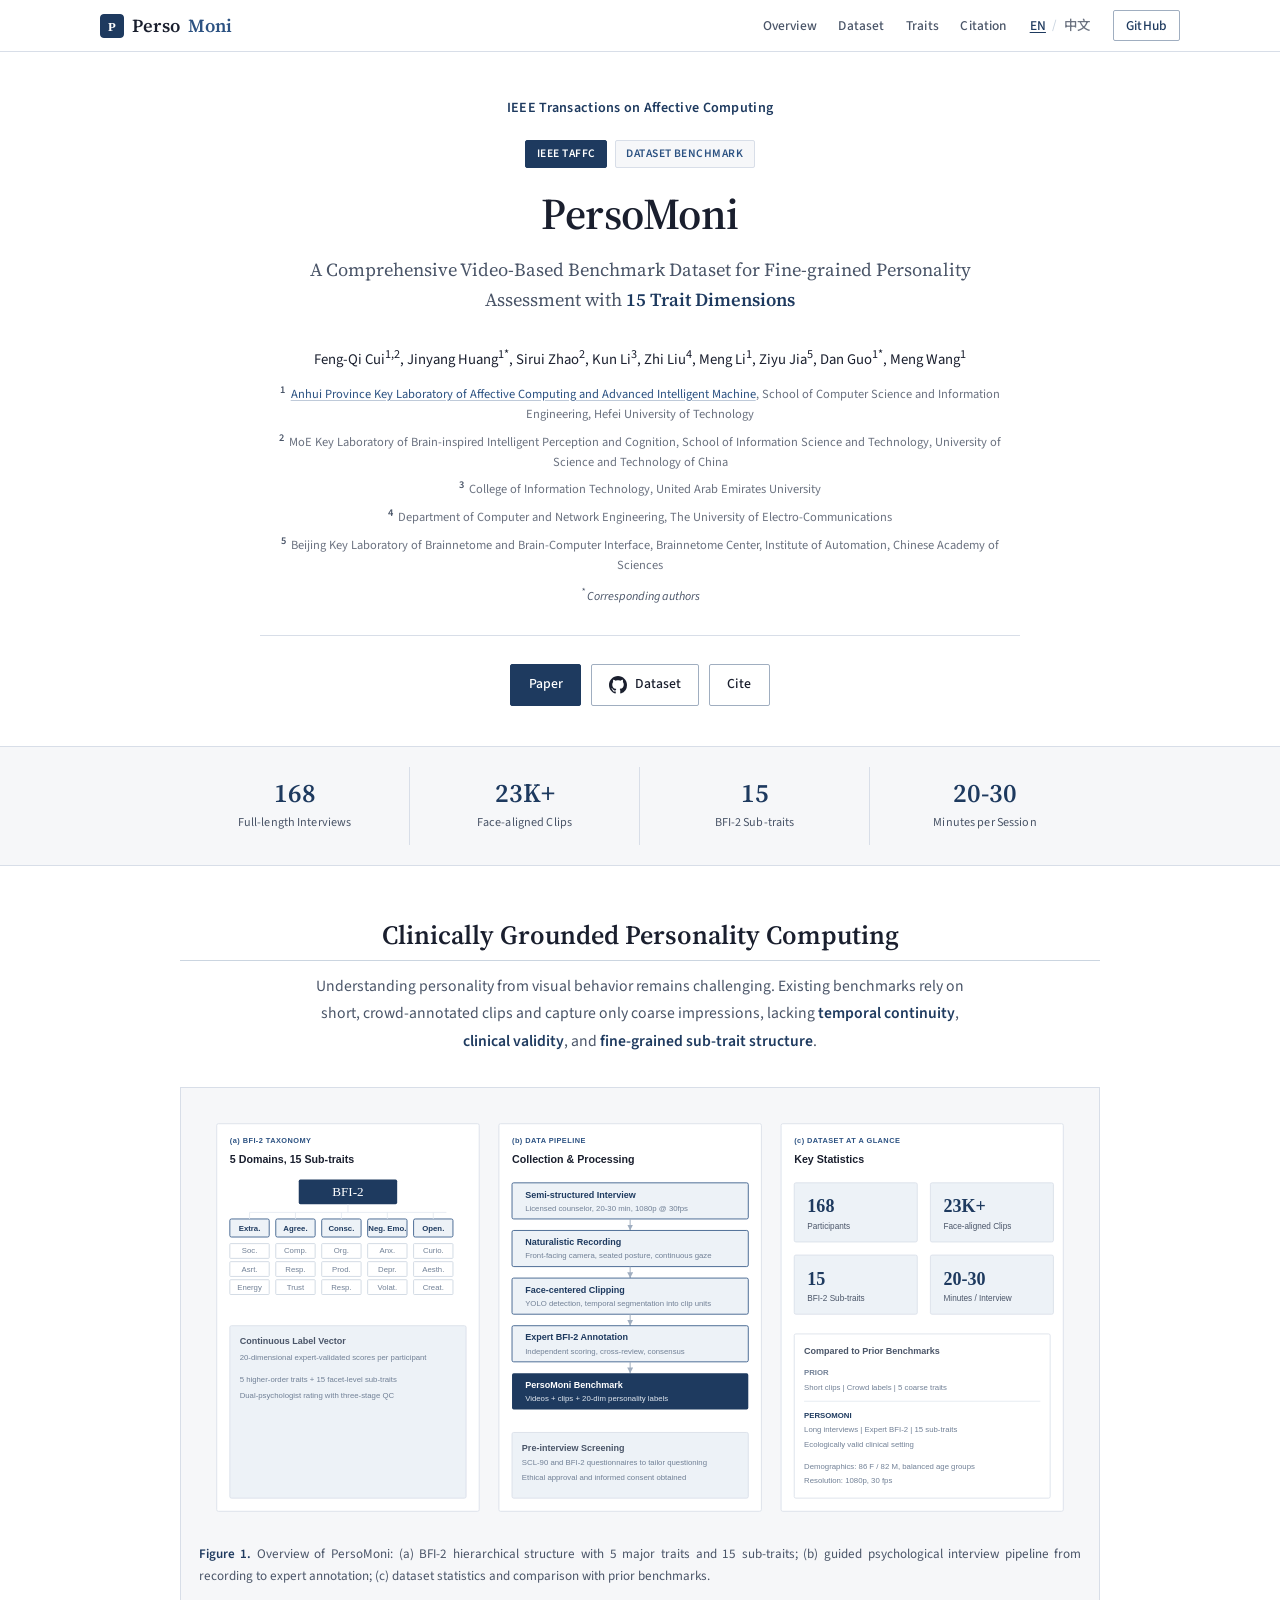
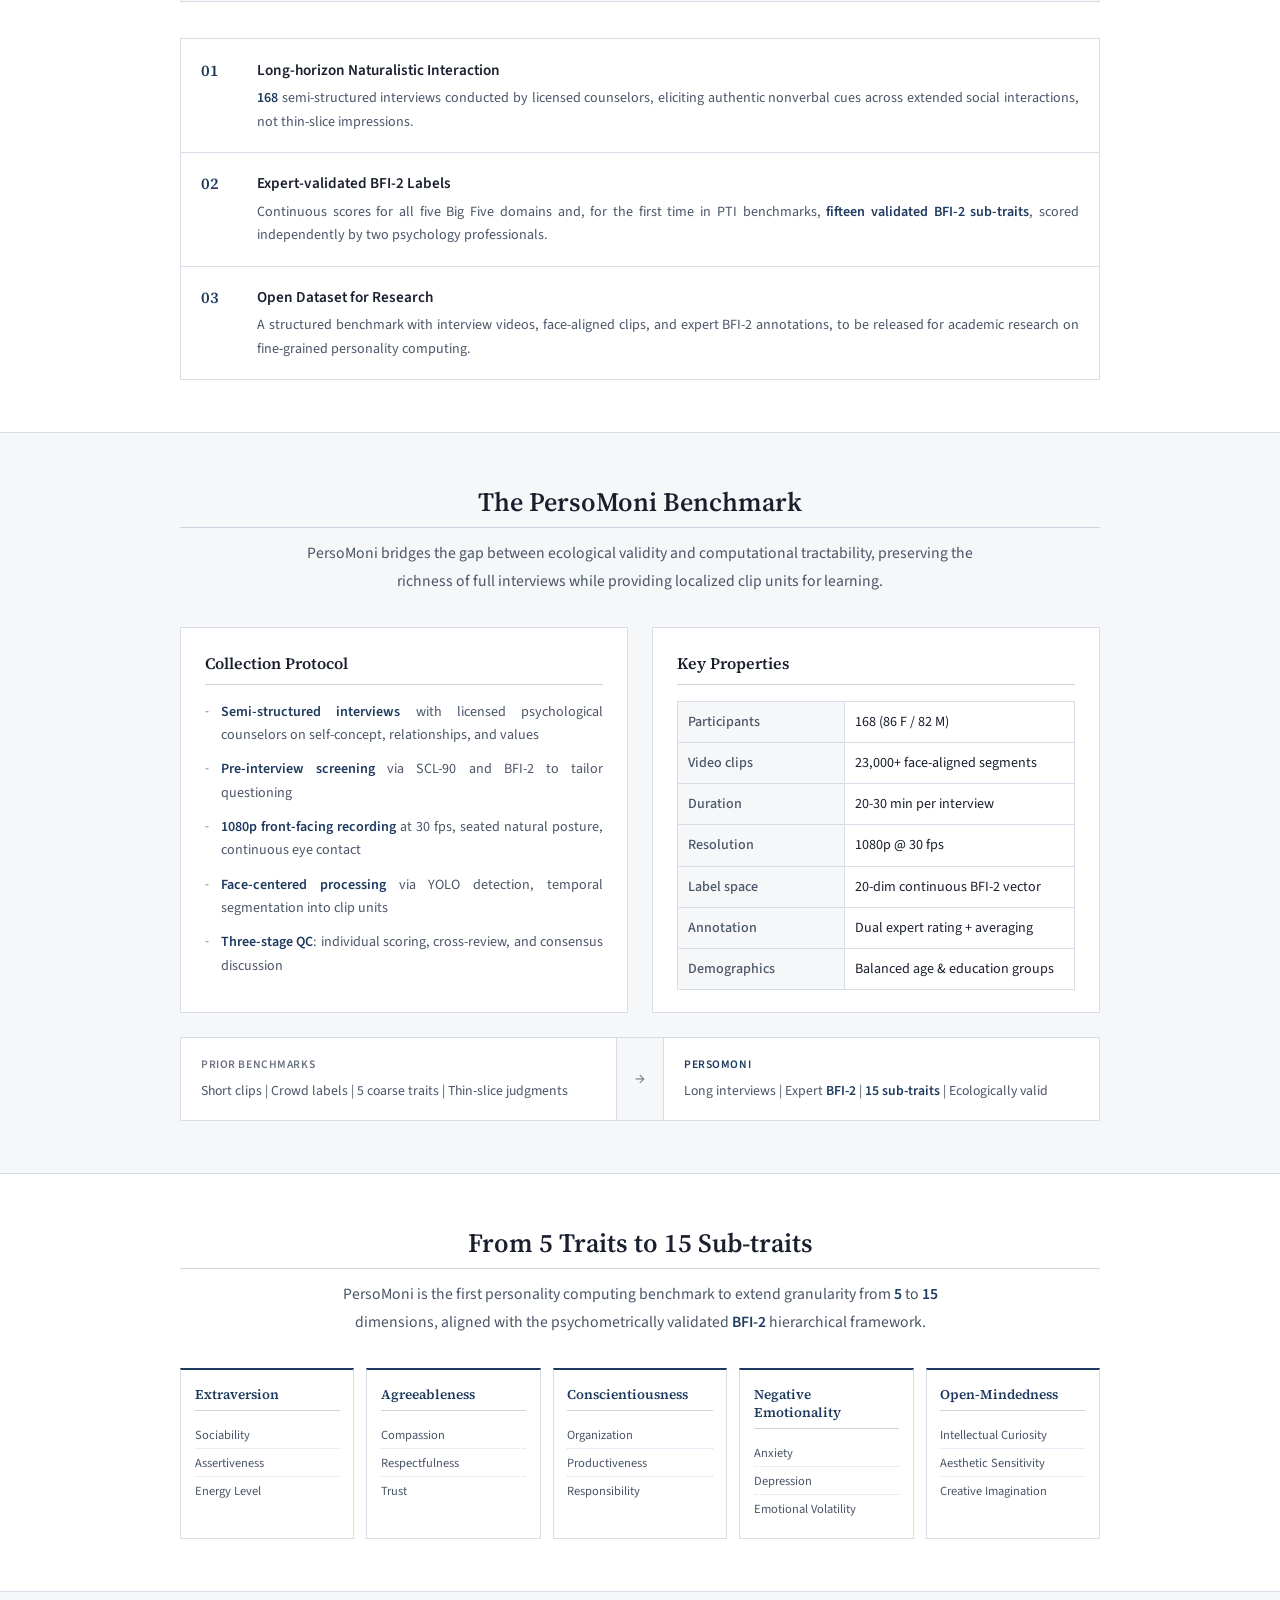
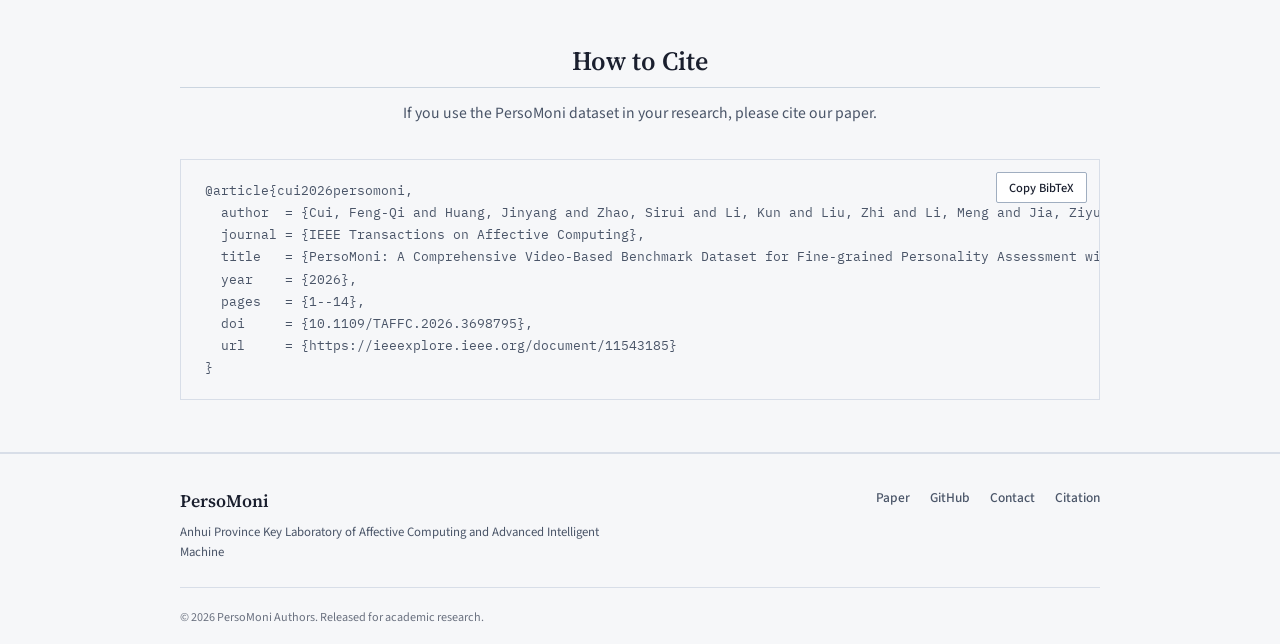
==== commit 76f36dd8: "Improve typography hierarchy and align dataset section layout. Highlight key terms with consistent a" ====
--- a/index.html
+++ b/index.html
@@ -56,7 +56,7 @@
       </div>
       <h1 class="hero-title">PersoMoni</h1>
       <p class="hero-subtitle">
-        A Comprehensive Video-Based Benchmark Dataset for Fine-grained Personality Assessment with <em>15 Trait Dimensions</em>
+        A Comprehensive Video-Based Benchmark Dataset for Fine-grained Personality Assessment with <strong class="key-term">15 Trait Dimensions</strong>
       </p>
       <div class="authors">
         <p class="author-list">
@@ -118,8 +118,10 @@
           <h2>Clinically Grounded Personality Computing</h2>
           <p class="section-lead">
             Understanding personality from visual behavior remains challenging. Existing benchmarks rely on
-            short, crowd-annotated clips and capture only coarse impressions, lacking temporal continuity,
-            clinical validity, and fine-grained sub-trait structure.
+            short, crowd-annotated clips and capture only coarse impressions, lacking
+            <strong class="key-term">temporal continuity</strong>,
+            <strong class="key-term">clinical validity</strong>, and
+            <strong class="key-term">fine-grained sub-trait structure</strong>.
           </p>
         </div>
         <figure class="teaser-figure">
@@ -137,12 +139,12 @@
           <article class="highlight-card">
             <div class="highlight-icon" aria-hidden="true">01</div>
             <h3>Long-horizon Naturalistic Interaction</h3>
-            <p>168 semi-structured interviews conducted by licensed counselors, eliciting authentic nonverbal cues across extended social interactions, not thin-slice impressions.</p>
+            <p><strong class="key-term">168</strong> semi-structured interviews conducted by licensed counselors, eliciting authentic nonverbal cues across extended social interactions, not thin-slice impressions.</p>
           </article>
           <article class="highlight-card">
             <div class="highlight-icon" aria-hidden="true">02</div>
             <h3>Expert-validated BFI-2 Labels</h3>
-            <p>Continuous scores for all five Big Five domains and, for the first time in PTI benchmarks, fifteen validated BFI-2 sub-traits, scored independently by two psychology professionals.</p>
+            <p>Continuous scores for all five Big Five domains and, for the first time in PTI benchmarks, <strong class="key-term">fifteen validated BFI-2 sub-traits</strong>, scored independently by two psychology professionals.</p>
           </article>
           <article class="highlight-card">
             <div class="highlight-icon" aria-hidden="true">03</div>
@@ -163,51 +165,53 @@
           </p>
         </div>
         <div class="dataset-layout">
-          <div class="dataset-info">
-            <h3>Collection Protocol</h3>
-            <ul class="feature-list">
-              <li>
-                <strong>Semi-structured interviews</strong> with licensed psychological counselors on self-concept, relationships, and values
-              </li>
-              <li>
-                <strong>Pre-interview screening</strong> via SCL-90 and BFI-2 to tailor questioning
-              </li>
-              <li>
-                <strong>1080p front-facing recording</strong> at 30 fps, seated natural posture, continuous eye contact
-              </li>
-              <li>
-                <strong>Face-centered processing</strong> via YOLO detection, temporal segmentation into clip units
-              </li>
-              <li>
-                <strong>Three-stage QC</strong>: individual scoring, cross-review, and consensus discussion
-              </li>
-            </ul>
-          </div>
-          <div class="dataset-specs">
-            <h3>Key Properties</h3>
-            <table class="spec-table">
-              <tbody>
-                <tr><th>Participants</th><td>168 (86 F / 82 M)</td></tr>
-                <tr><th>Video clips</th><td>23,000+ face-aligned segments</td></tr>
-                <tr><th>Duration</th><td>20-30 min per interview</td></tr>
-                <tr><th>Resolution</th><td>1080p @ 30 fps</td></tr>
-                <tr><th>Label space</th><td>20-dim continuous BFI-2 vector</td></tr>
-                <tr><th>Annotation</th><td>Dual expert rating + averaging</td></tr>
-                <tr><th>Demographics</th><td>Balanced age &amp; education groups</td></tr>
-              </tbody>
-            </table>
+          <div class="dataset-top">
+            <div class="dataset-info">
+              <h3>Collection Protocol</h3>
+              <ul class="feature-list">
+                <li>
+                  <strong>Semi-structured interviews</strong> with licensed psychological counselors on self-concept, relationships, and values
+                </li>
+                <li>
+                  <strong>Pre-interview screening</strong> via SCL-90 and BFI-2 to tailor questioning
+                </li>
+                <li>
+                  <strong>1080p front-facing recording</strong> at 30 fps, seated natural posture, continuous eye contact
+                </li>
+                <li>
+                  <strong>Face-centered processing</strong> via YOLO detection, temporal segmentation into clip units
+                </li>
+                <li>
+                  <strong>Three-stage QC</strong>: individual scoring, cross-review, and consensus discussion
+                </li>
+              </ul>
+            </div>
+            <div class="dataset-specs">
+              <h3>Key Properties</h3>
+              <table class="spec-table">
+                <tbody>
+                  <tr><th>Participants</th><td>168 (86 F / 82 M)</td></tr>
+                  <tr><th>Video clips</th><td>23,000+ face-aligned segments</td></tr>
+                  <tr><th>Duration</th><td>20-30 min per interview</td></tr>
+                  <tr><th>Resolution</th><td>1080p @ 30 fps</td></tr>
+                  <tr><th>Label space</th><td>20-dim continuous BFI-2 vector</td></tr>
+                  <tr><th>Annotation</th><td>Dual expert rating + averaging</td></tr>
+                  <tr><th>Demographics</th><td>Balanced age &amp; education groups</td></tr>
+                </tbody>
+              </table>
+            </div>
           </div>
           <div class="comparison-banner">
-          <div class="comparison-item comparison-old">
-            <span class="comparison-label">Prior benchmarks</span>
-            <p>Short clips | Crowd labels | 5 coarse traits | Thin-slice judgments</p>
-          </div>
-          <div class="comparison-arrow" aria-hidden="true">&rarr;</div>
-          <div class="comparison-item comparison-new">
-            <span class="comparison-label">PersoMoni</span>
-            <p>Long interviews | Expert BFI-2 | 15 sub-traits | Ecologically valid</p>
-          </div>
-        </div>
+            <div class="comparison-item comparison-old">
+              <span class="comparison-label">Prior benchmarks</span>
+              <p>Short clips | Crowd labels | 5 coarse traits | Thin-slice judgments</p>
+            </div>
+            <div class="comparison-arrow" aria-hidden="true">&rarr;</div>
+            <div class="comparison-item comparison-new">
+              <span class="comparison-label">PersoMoni</span>
+              <p>Long interviews | Expert <strong class="key-term">BFI-2</strong> | <strong class="key-term">15 sub-traits</strong> | Ecologically valid</p>
+            </div>
+          </div>
         </div>
       </div>
     </section>
@@ -217,8 +221,9 @@
         <div class="section-header">
           <h2>From 5 Traits to 15 Sub-traits</h2>
           <p class="section-lead">
-            PersoMoni is the first personality computing benchmark to extend granularity from 5 to 15 dimensions,
-            aligned with the psychometrically validated BFI-2 hierarchical framework.
+            PersoMoni is the first personality computing benchmark to extend granularity from
+            <strong class="key-term">5</strong> to <strong class="key-term">15</strong> dimensions,
+            aligned with the psychometrically validated <strong class="key-term">BFI-2</strong> hierarchical framework.
           </p>
         </div>
         <div class="traits-grid">
--- a/static/css/style.css
+++ b/static/css/style.css
@@ -6,7 +6,8 @@
   --surface: #ffffff;
   --text: #1a1f2e;
   --text-muted: #4a5568;
-  --text-light: #718096;
+  --text-light: #6b7280;
+  --text-emphasis: #1e3a5f;
   --primary: #1e3a5f;
   --primary-mid: #2c5282;
   --accent: #2c5282;
@@ -262,7 +263,7 @@
 
 .badge-type {
   background: var(--bg-alt);
-  color: var(--text-muted);
+  color: var(--primary-mid);
 }
 
 .hero-title {
@@ -285,9 +286,16 @@
   font-weight: 400;
 }
 
+.key-term {
+  color: var(--primary);
+  font-weight: 600;
+}
+
+.hero-subtitle .key-term,
 .hero-subtitle em {
-  font-style: italic;
-  color: var(--text);
+  color: var(--primary);
+  font-style: normal;
+  font-weight: 600;
 }
 
 .authors {
@@ -344,9 +352,18 @@
   color: var(--text-muted);
 }
 
+.affiliations a {
+  color: var(--primary-mid);
+  text-decoration-color: rgba(44, 82, 130, 0.3);
+}
+
+.affiliations a:hover {
+  color: var(--primary);
+}
+
 .corresponding {
   font-size: 0.76rem;
-  color: var(--text-light);
+  color: var(--text-muted);
   margin-top: 0.45rem;
   font-style: italic;
   text-align: center;
@@ -438,7 +455,7 @@
 .stat-label {
   display: block;
   font-size: 0.76rem;
-  color: var(--text-light);
+  color: var(--text-muted);
   margin-top: 0.25rem;
   font-weight: 400;
   letter-spacing: 0.01em;
@@ -488,6 +505,12 @@
   text-align: center;
   max-width: 680px;
   margin-inline: auto;
+}
+
+.section-lead .key-term,
+.section-lead strong {
+  color: var(--text-emphasis);
+  font-weight: 600;
 }
 
 /* Teaser figure */
@@ -526,7 +549,7 @@
 }
 
 .teaser-figure figcaption strong {
-  color: var(--text);
+  color: var(--text-emphasis);
   font-weight: 600;
 }
 
@@ -590,10 +613,21 @@
   text-align: justify;
 }
 
+.highlight-card p .key-term {
+  color: var(--primary);
+  font-weight: 600;
+}
+
 /* Dataset */
 .dataset-layout {
+  display: flex;
+  flex-direction: column;
+  gap: 1.5rem;
+}
+
+.dataset-top {
   display: grid;
-  grid-template-columns: 1.15fr 1fr;
+  grid-template-columns: 1fr 1fr;
   gap: 1.5rem;
   align-items: stretch;
 }
@@ -603,7 +637,9 @@
   background: var(--surface);
   border: 1px solid var(--border);
   padding: 1.35rem 1.5rem;
-  height: 100%;
+  display: flex;
+  flex-direction: column;
+  min-height: 100%;
 }
 
 .dataset-info h3,
@@ -619,6 +655,7 @@
 
 .feature-list {
   list-style: none;
+  flex: 1;
 }
 
 .feature-list li {
@@ -641,14 +678,19 @@
 }
 
 .feature-list strong {
-  color: var(--text);
-  font-weight: 600;
+  color: var(--primary);
+  font-weight: 600;
+}
+
+.feature-list li:last-child {
+  margin-bottom: 0;
 }
 
 .spec-table {
   width: 100%;
   border-collapse: collapse;
   font-size: 0.88rem;
+  flex: 1;
 }
 
 .spec-table th,
@@ -670,18 +712,26 @@
   font-weight: 400;
 }
 
+.spec-table td .key-term,
+.spec-table td strong {
+  color: var(--primary);
+  font-weight: 600;
+}
+
 .comparison-banner {
-  grid-column: 1 / -1;
   display: grid;
-  grid-template-columns: 1fr auto 1fr;
-  gap: 1rem;
+  grid-template-columns: 1fr 3rem 1fr;
   align-items: stretch;
+  width: 100%;
   border: 1px solid var(--border);
   background: var(--surface);
 }
 
 .comparison-item {
   padding: 1.1rem 1.25rem;
+  display: flex;
+  flex-direction: column;
+  justify-content: center;
 }
 
 .comparison-label {
@@ -705,6 +755,11 @@
   font-size: 0.86rem;
   color: var(--text-muted);
   line-height: 1.55;
+}
+
+.comparison-new p .key-term {
+  color: var(--primary);
+  font-weight: 600;
 }
 
 .comparison-arrow {
@@ -811,7 +866,7 @@
   font-size: 0.84rem;
   font-weight: 600;
   margin-bottom: 0.65rem;
-  color: var(--text);
+  color: var(--text-emphasis);
   line-height: 1.35;
   padding-bottom: 0.35rem;
   border-bottom: 1px solid var(--rule);
@@ -898,7 +953,17 @@
   font-size: 0.8rem;
   max-width: 420px;
   line-height: 1.6;
-  color: var(--text-light);
+  color: var(--text-muted);
+}
+
+.footer-brand a {
+  color: var(--text-muted);
+  text-decoration: none;
+}
+
+.footer-brand a:hover {
+  color: var(--primary);
+  text-decoration: underline;
 }
 
 .footer-links {
@@ -932,7 +997,7 @@
     grid-template-columns: repeat(2, 1fr);
   }
 
-  .dataset-layout {
+  .dataset-top {
     grid-template-columns: 1fr;
   }
 
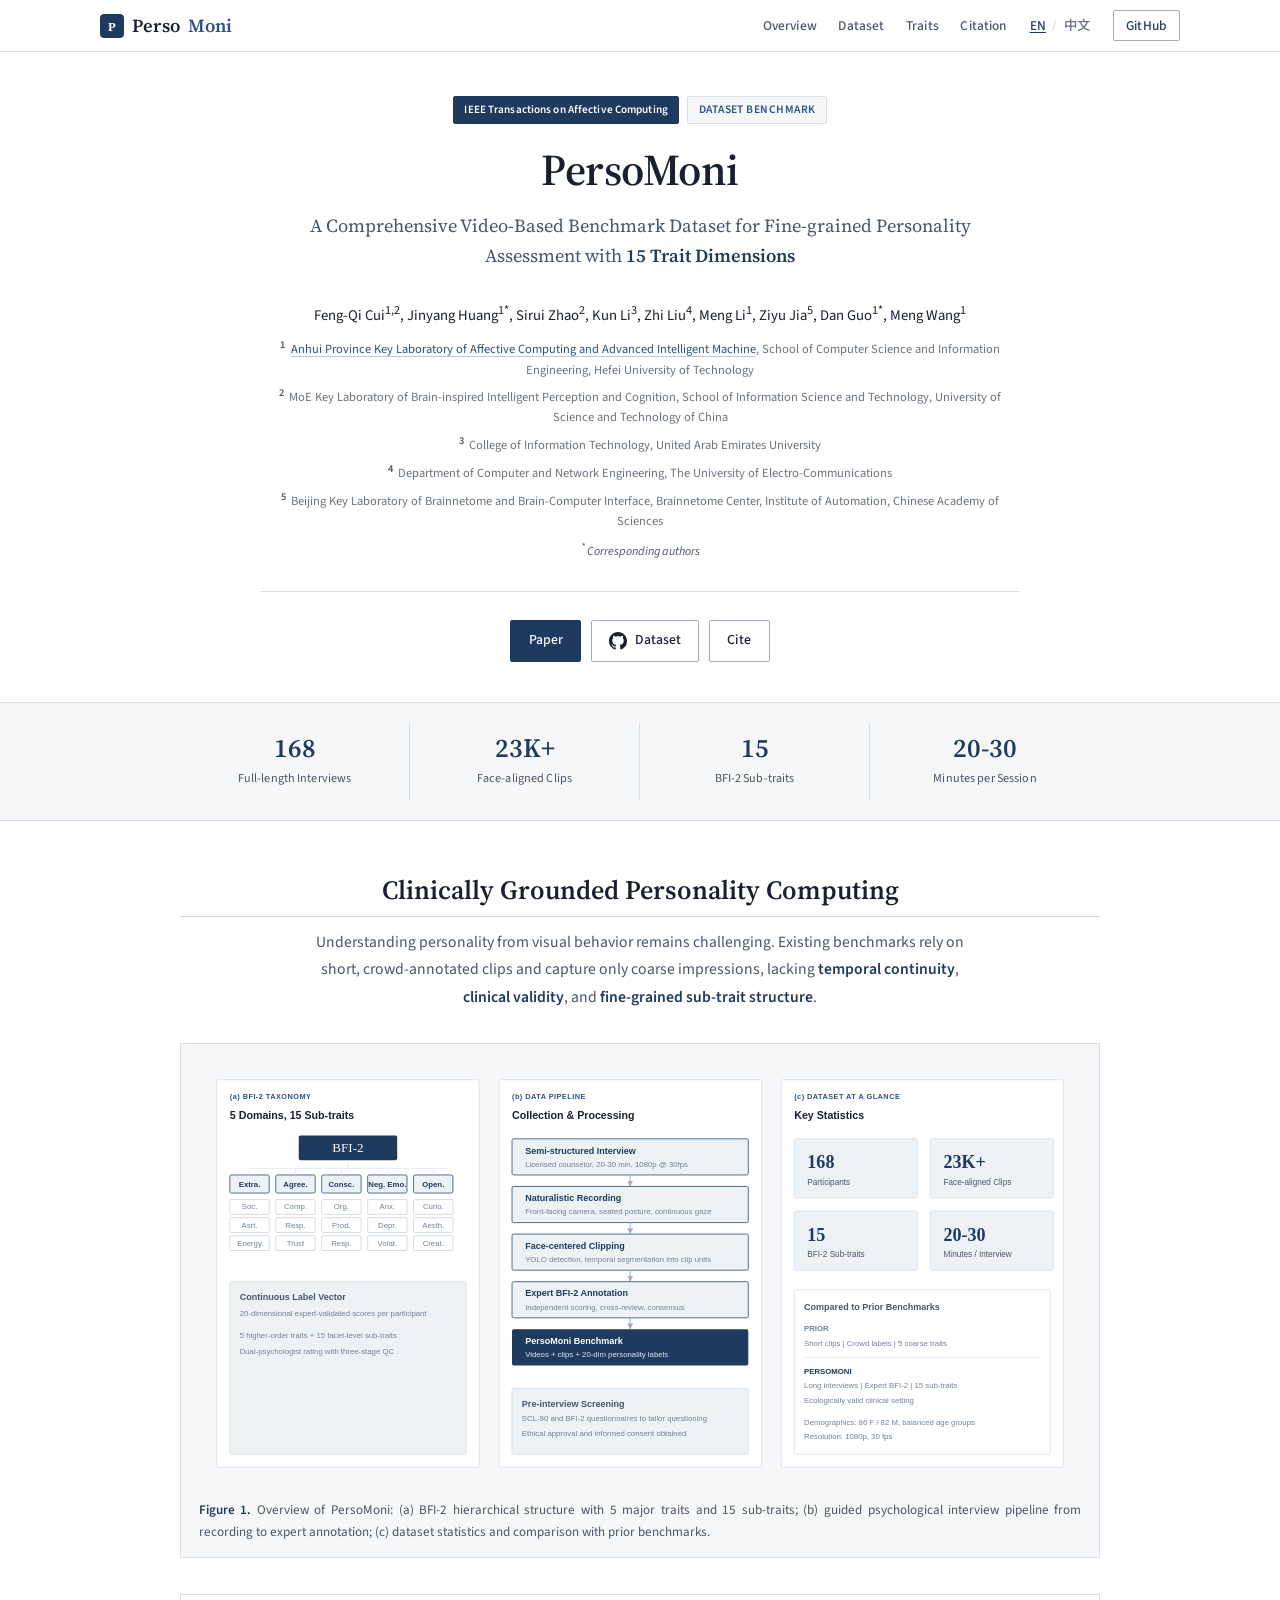
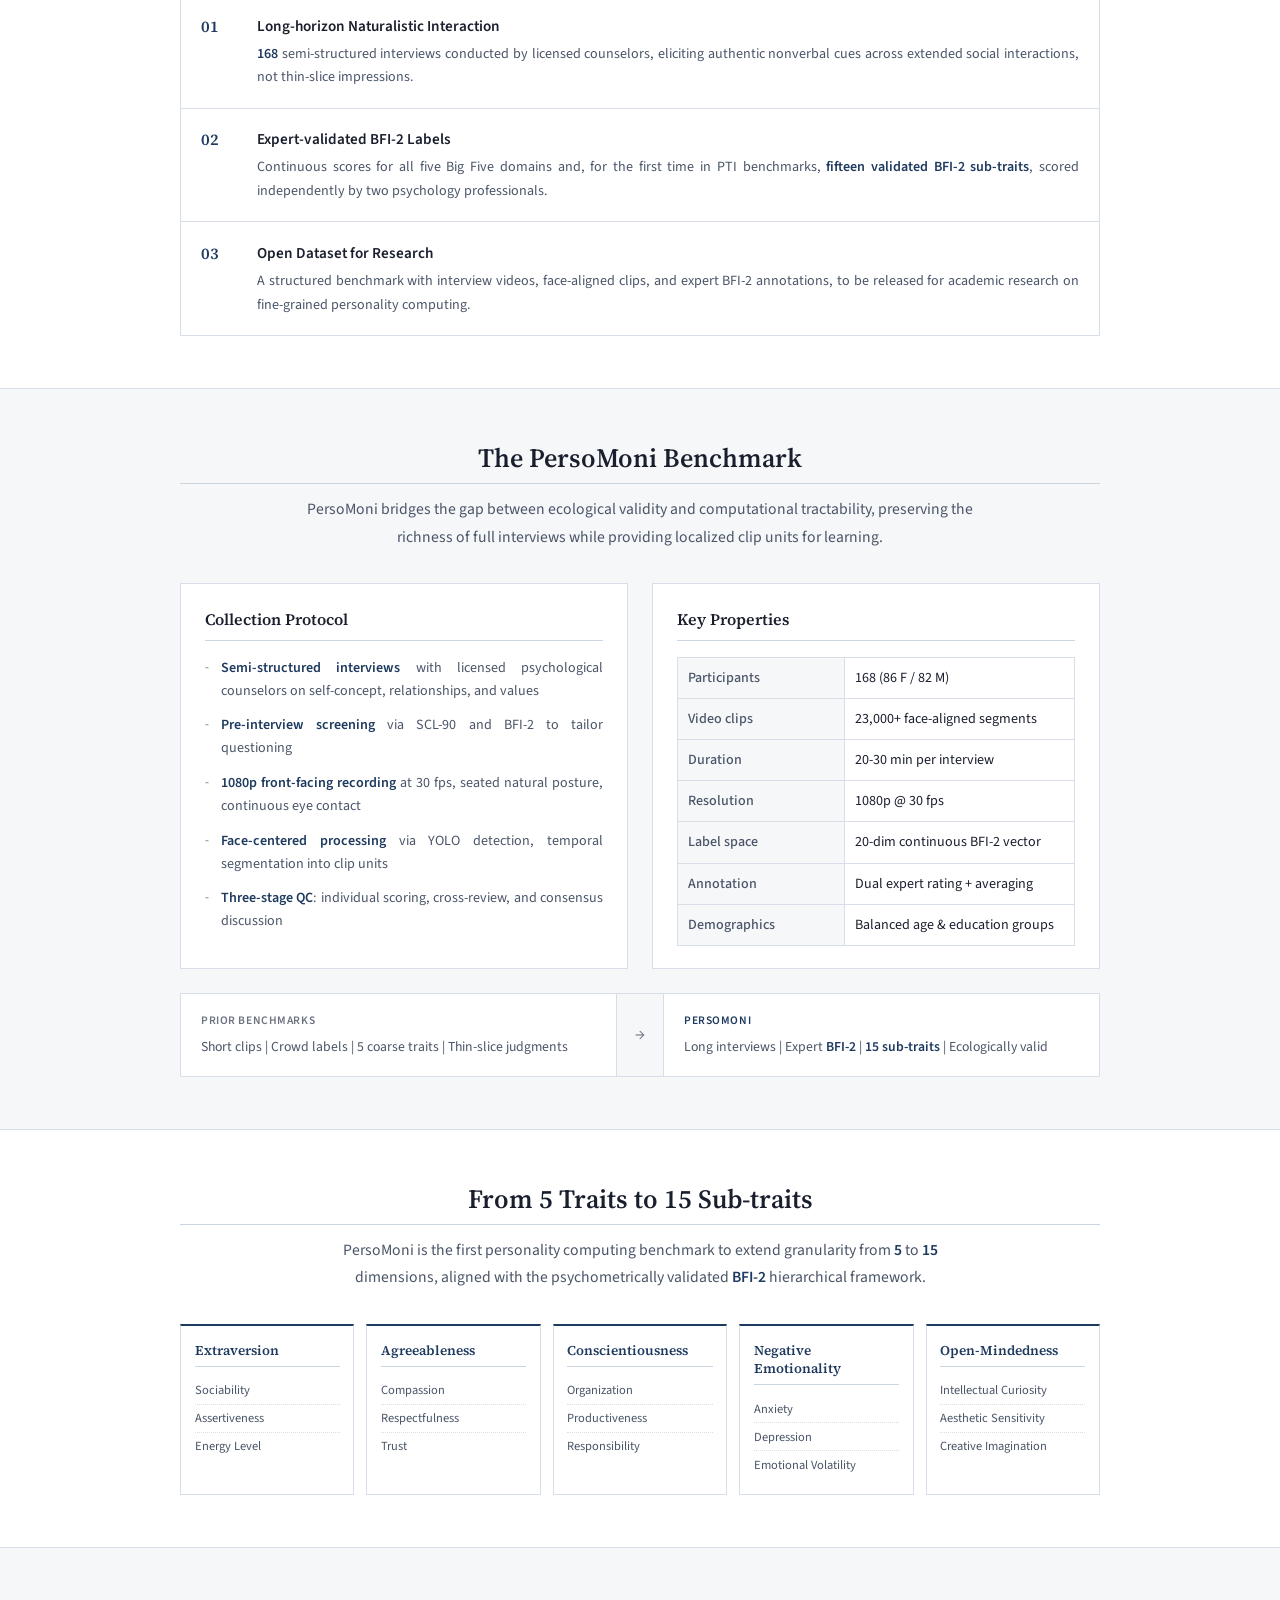
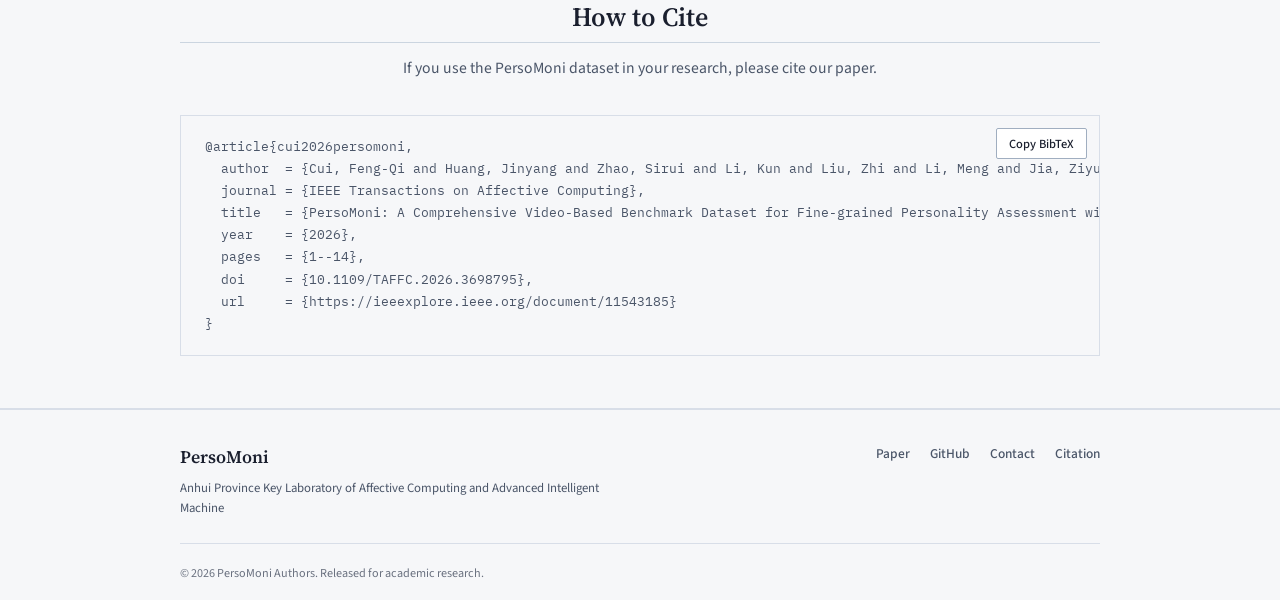
==== commit d60d286a: "Merge journal name into a single venue badge on the hero. Replace the duplicate publication line and" ====
--- a/index.html
+++ b/index.html
@@ -47,11 +47,8 @@
 
   <header class="hero" id="top">
     <div class="container hero-content">
-      <p class="publication-line">
-        <strong>IEEE Transactions on Affective Computing</strong>
-      </p>
       <div class="hero-badges">
-        <span class="badge badge-venue">IEEE TAFFC</span>
+        <span class="badge badge-venue">IEEE Transactions on Affective Computing</span>
         <span class="badge badge-type">Dataset Benchmark</span>
       </div>
       <h1 class="hero-title">PersoMoni</h1>
--- a/static/css/style.css
+++ b/static/css/style.css
@@ -224,18 +224,6 @@
   text-align: center;
 }
 
-.publication-line {
-  font-size: 0.88rem;
-  color: var(--text-muted);
-  margin-bottom: 1.25rem;
-  letter-spacing: 0.02em;
-}
-
-.publication-line strong {
-  color: var(--primary);
-  font-weight: 600;
-}
-
 .hero-badges {
   display: flex;
   justify-content: center;
@@ -259,6 +247,9 @@
   background: var(--primary);
   color: #fff;
   border-color: var(--primary);
+  text-transform: none;
+  letter-spacing: 0.01em;
+  font-size: 0.7rem;
 }
 
 .badge-type {
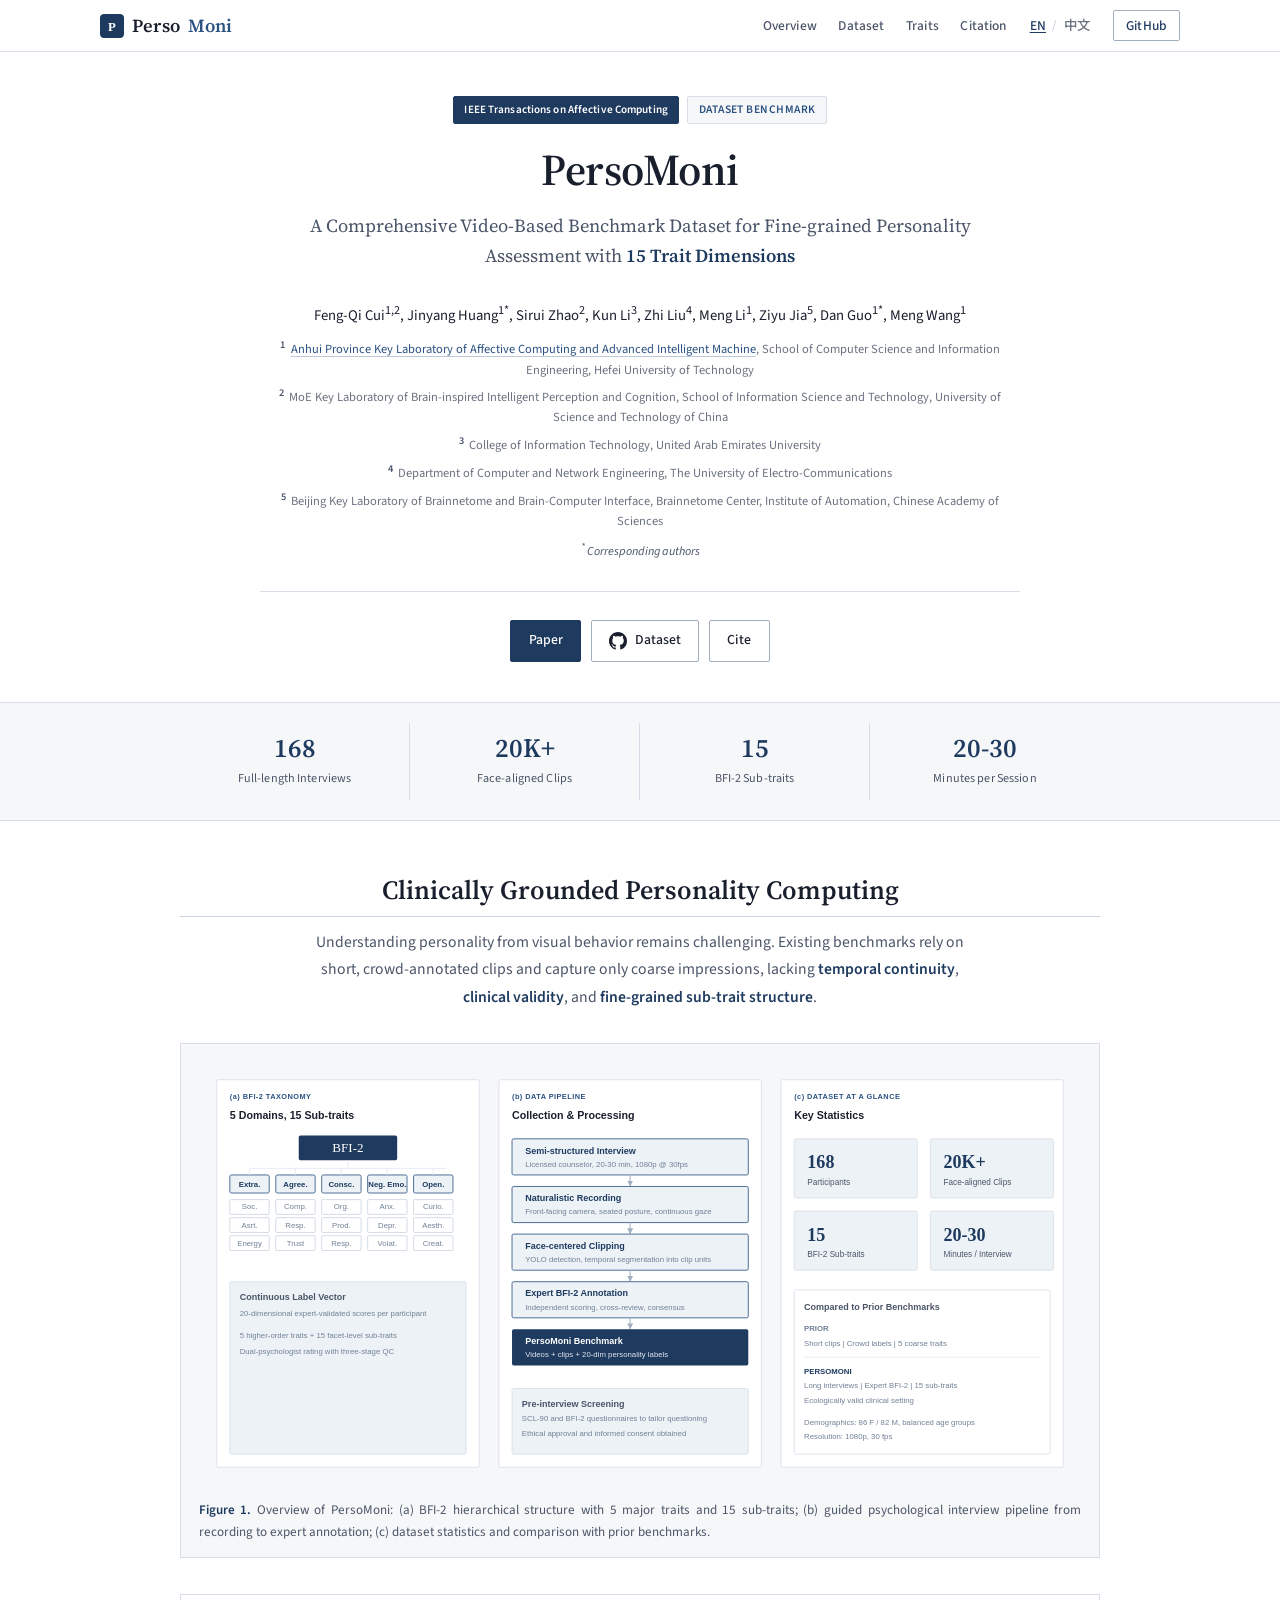
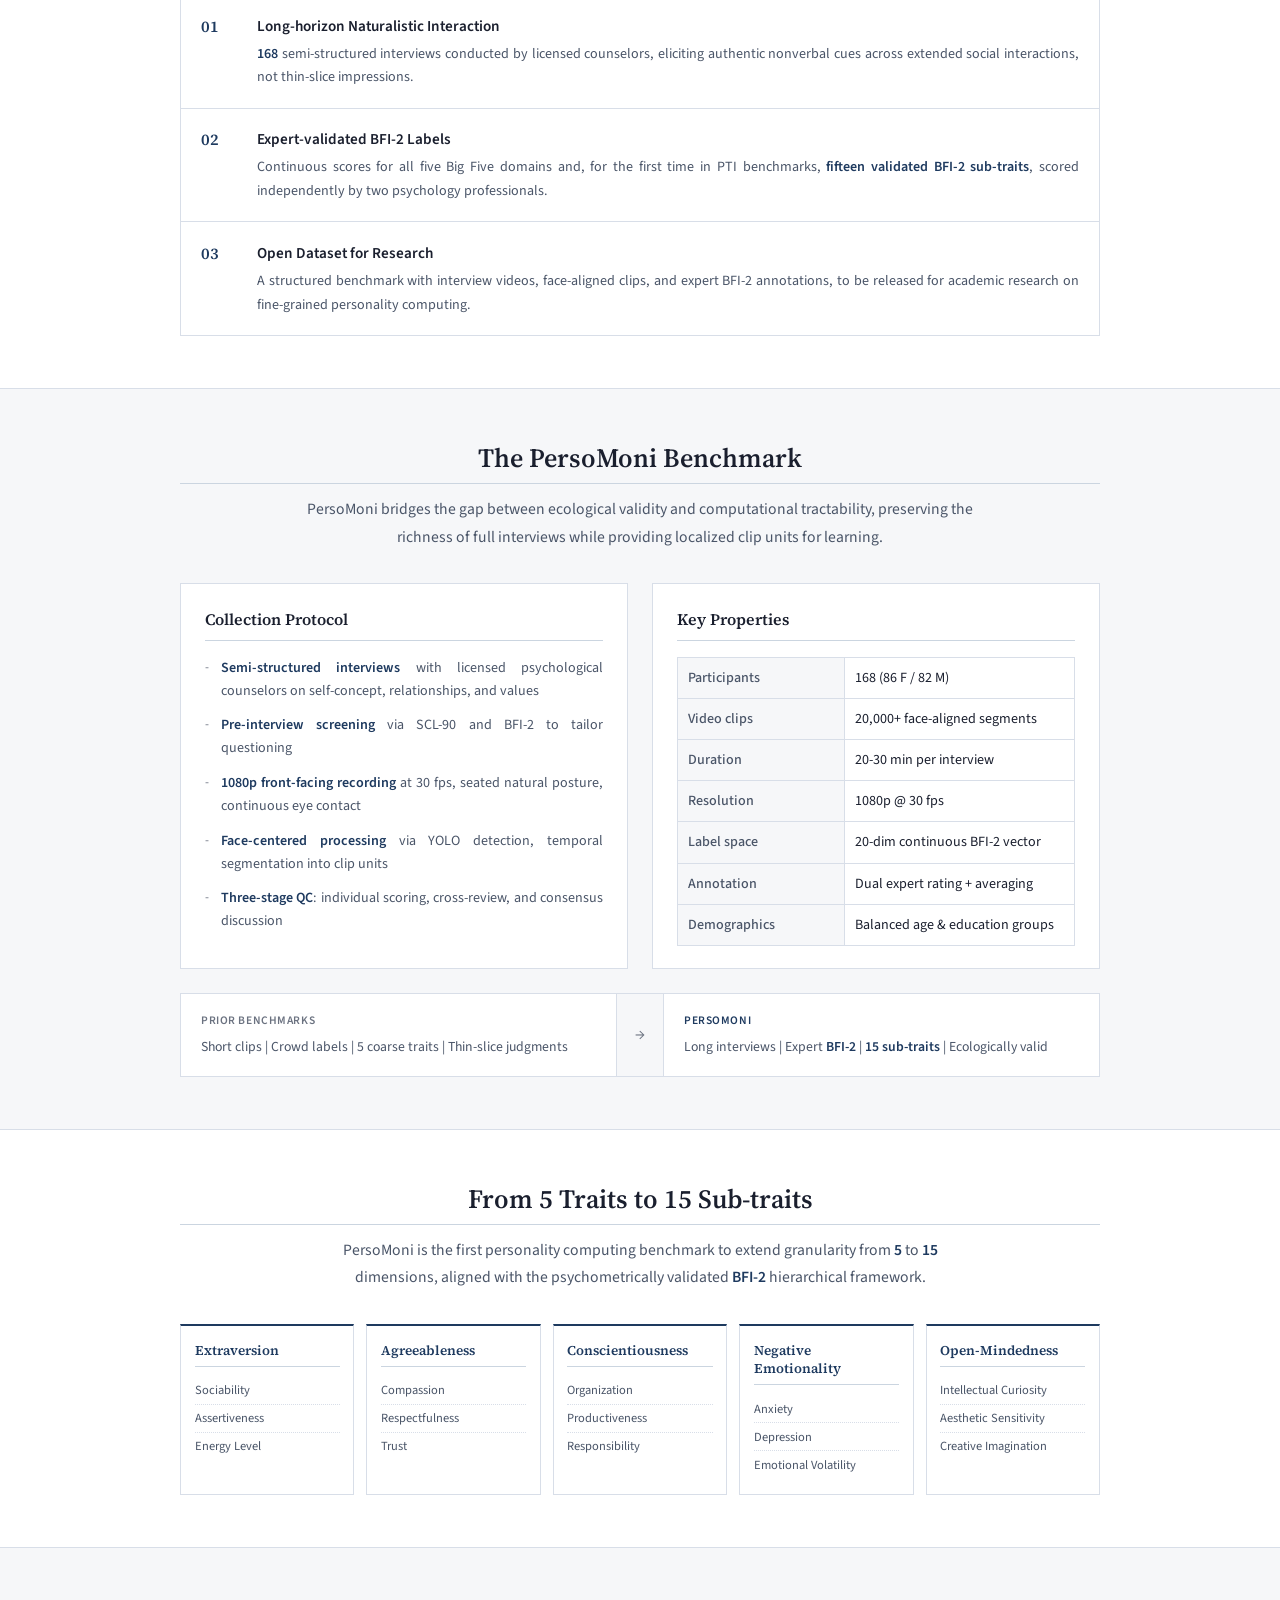
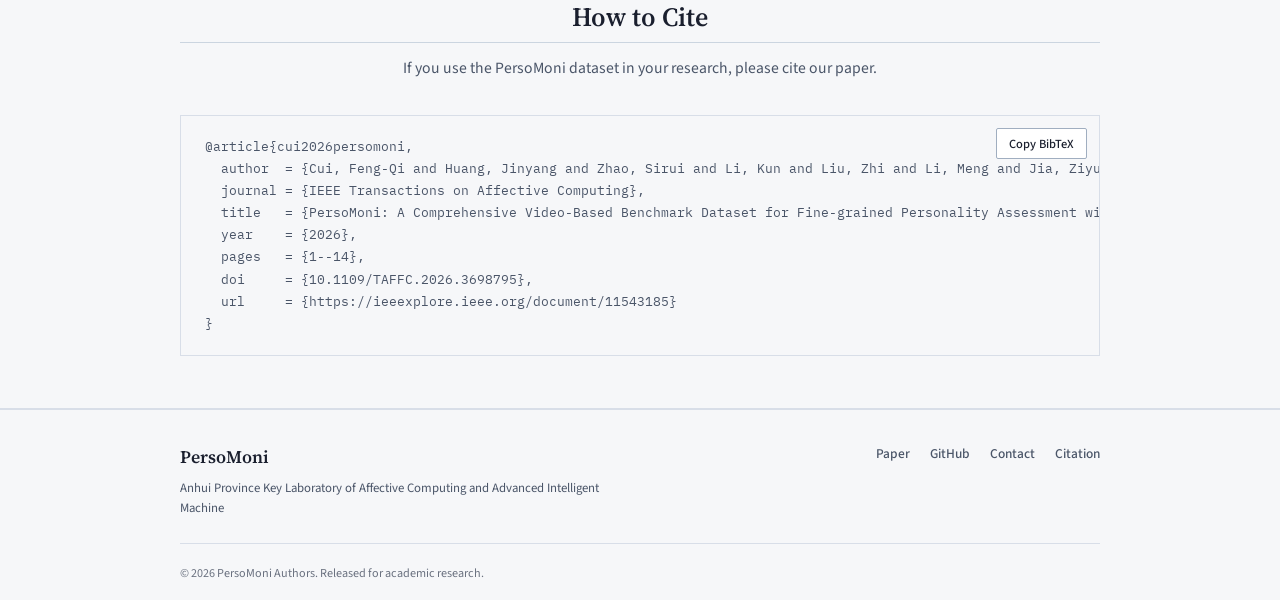
==== commit b8c07fdc: "Update face-aligned clip count from 23K+ to 20K+. Align the revised segment statistic across the hom" ====
--- a/index.html
+++ b/index.html
@@ -7,7 +7,7 @@
   <meta name="description" content="PersoMoni - A clinically grounded video benchmark for fine-grained personality assessment with 15 BFI-2 sub-traits. Published in IEEE TAFFC.">
   <meta name="keywords" content="PersoMoni, personality computing, BFI-2, video benchmark, affective computing, dataset">
   <meta property="og:title" content="PersoMoni | IEEE TAFFC">
-  <meta property="og:description" content="168 psychological interviews, 23,000+ face-aligned clips, 15 trait dimensions.">
+  <meta property="og:description" content="168 psychological interviews, 20,000+ face-aligned clips, 15 trait dimensions.">
   <meta property="og:type" content="website">
   <meta property="og:url" content="https://qicita.github.io/PersoMoni/">
   <title>PersoMoni - Fine-grained Personality Assessment Benchmark</title>
@@ -95,7 +95,7 @@
           <span class="stat-label">Full-length Interviews</span>
         </div>
         <div class="stat-card">
-          <span class="stat-value">23K+</span>
+          <span class="stat-value">20K+</span>
           <span class="stat-label">Face-aligned Clips</span>
         </div>
         <div class="stat-card">
@@ -188,7 +188,7 @@
               <table class="spec-table">
                 <tbody>
                   <tr><th>Participants</th><td>168 (86 F / 82 M)</td></tr>
-                  <tr><th>Video clips</th><td>23,000+ face-aligned segments</td></tr>
+                  <tr><th>Video clips</th><td>20,000+ face-aligned segments</td></tr>
                   <tr><th>Duration</th><td>20-30 min per interview</td></tr>
                   <tr><th>Resolution</th><td>1080p @ 30 fps</td></tr>
                   <tr><th>Label space</th><td>20-dim continuous BFI-2 vector</td></tr>
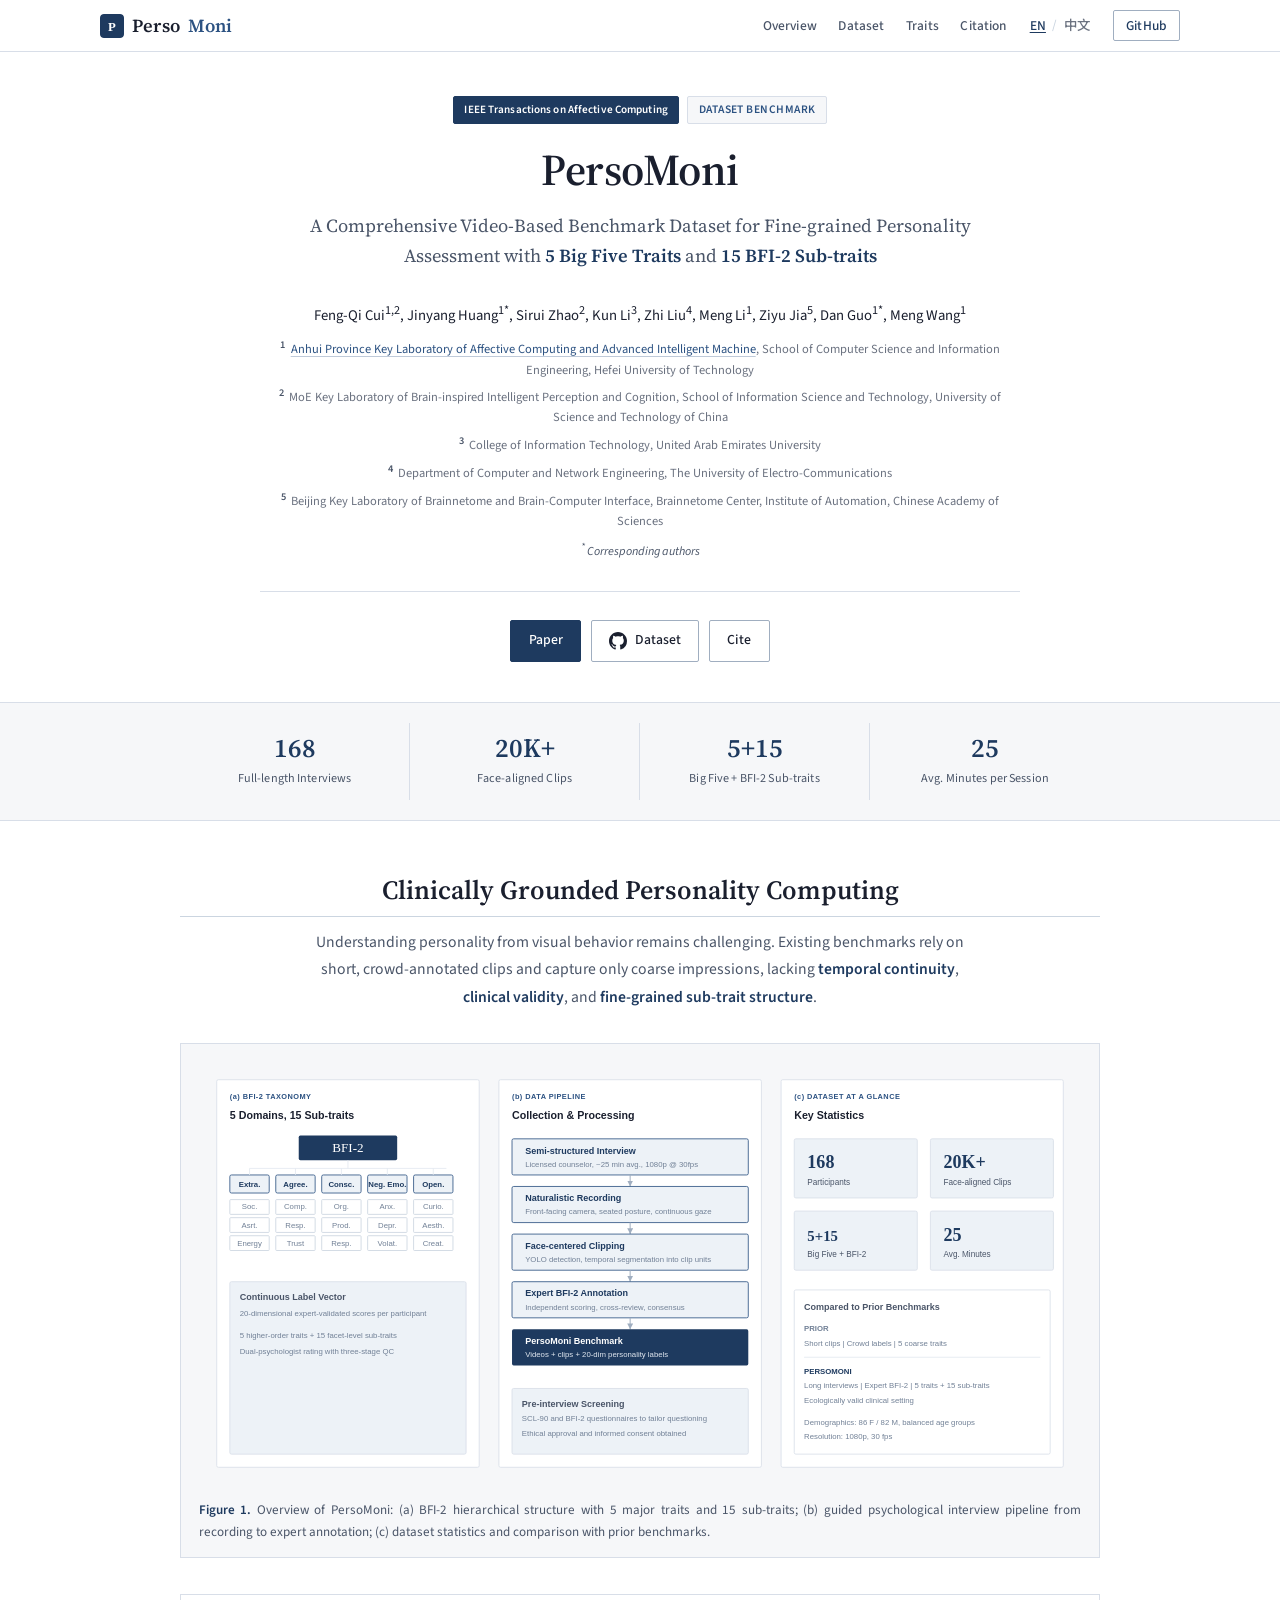
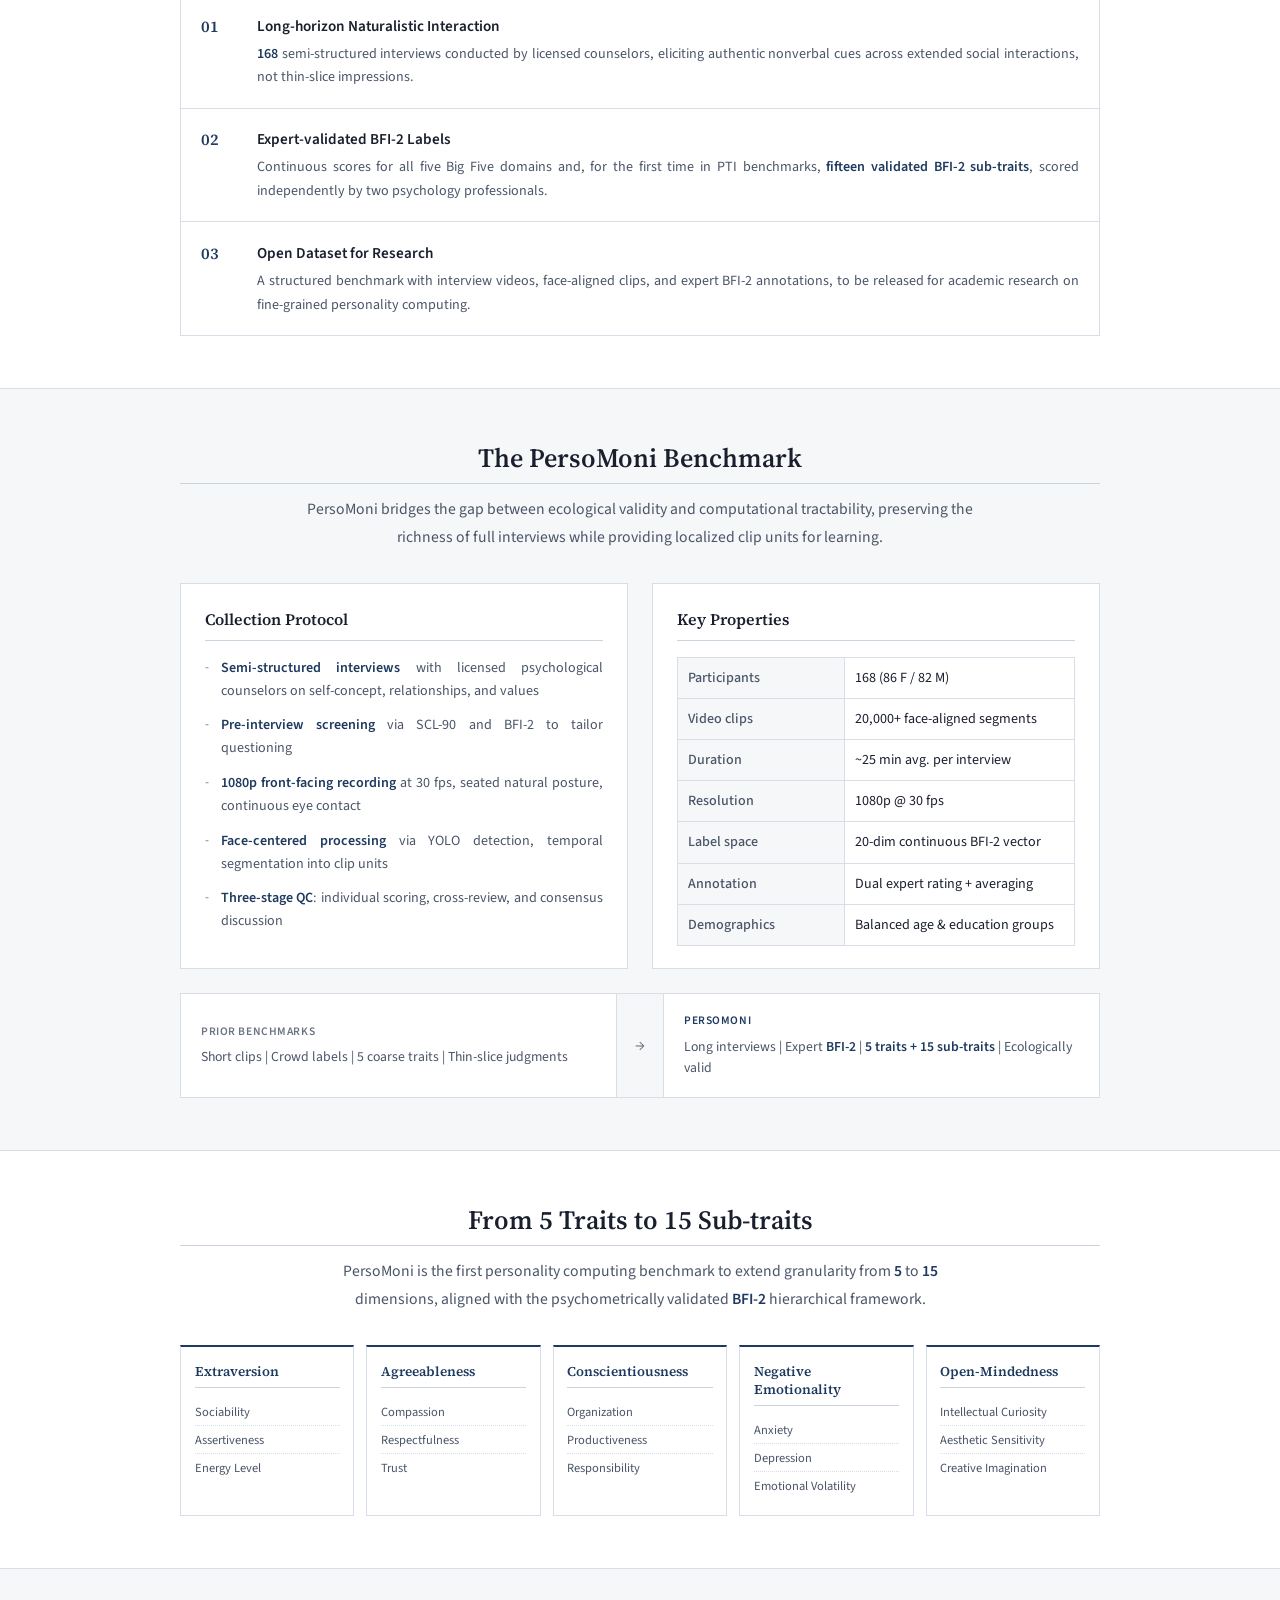
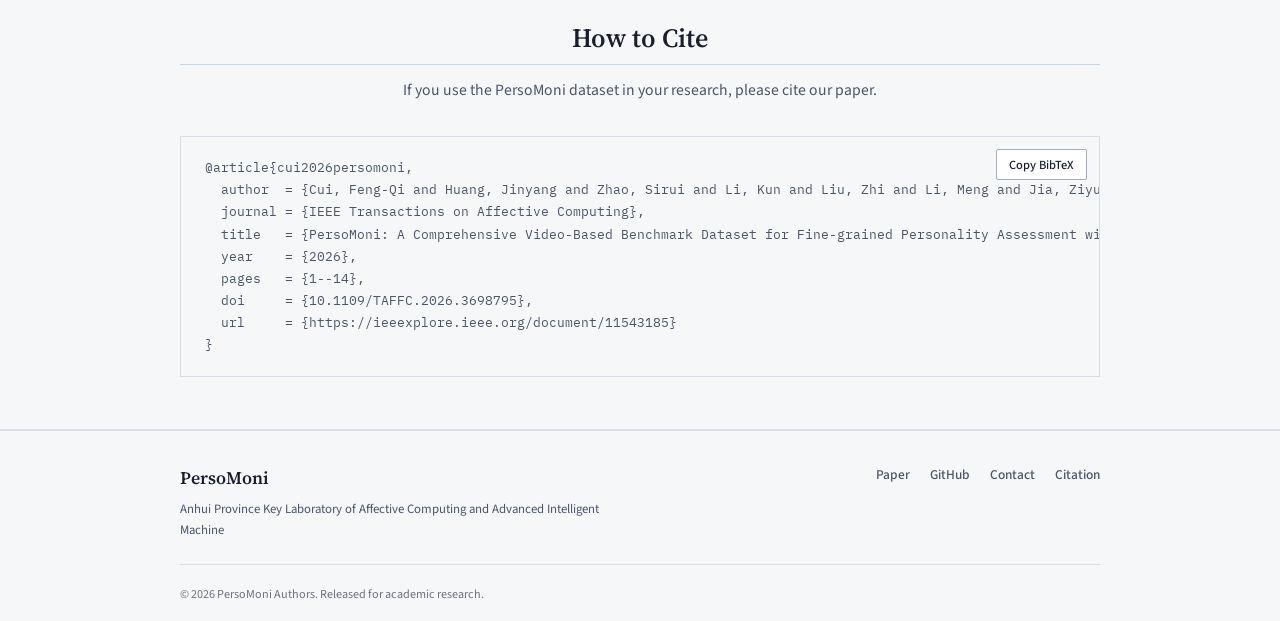
==== commit c3013a48: "Highlight Big Five traits alongside BFI-2 sub-traits and update average interview length. Show 5+15 " ====
--- a/index.html
+++ b/index.html
@@ -4,10 +4,10 @@
   <meta charset="UTF-8">
   <meta name="viewport" content="width=device-width, initial-scale=1.0">
   <meta http-equiv="Content-Type" content="text/html; charset=UTF-8">
-  <meta name="description" content="PersoMoni - A clinically grounded video benchmark for fine-grained personality assessment with 15 BFI-2 sub-traits. Published in IEEE TAFFC.">
+  <meta name="description" content="PersoMoni - A clinically grounded video benchmark for fine-grained personality assessment with 5 Big Five traits and 15 BFI-2 sub-traits. Published in IEEE TAFFC.">
   <meta name="keywords" content="PersoMoni, personality computing, BFI-2, video benchmark, affective computing, dataset">
   <meta property="og:title" content="PersoMoni | IEEE TAFFC">
-  <meta property="og:description" content="168 psychological interviews, 20,000+ face-aligned clips, 15 trait dimensions.">
+  <meta property="og:description" content="168 psychological interviews, 20,000+ face-aligned clips, 5 Big Five traits + 15 BFI-2 sub-traits.">
   <meta property="og:type" content="website">
   <meta property="og:url" content="https://qicita.github.io/PersoMoni/">
   <title>PersoMoni - Fine-grained Personality Assessment Benchmark</title>
@@ -53,7 +53,7 @@
       </div>
       <h1 class="hero-title">PersoMoni</h1>
       <p class="hero-subtitle">
-        A Comprehensive Video-Based Benchmark Dataset for Fine-grained Personality Assessment with <strong class="key-term">15 Trait Dimensions</strong>
+        A Comprehensive Video-Based Benchmark Dataset for Fine-grained Personality Assessment with <strong class="key-term">5 Big Five Traits</strong> and <strong class="key-term">15 BFI-2 Sub-traits</strong>
       </p>
       <div class="authors">
         <p class="author-list">
@@ -99,12 +99,12 @@
           <span class="stat-label">Face-aligned Clips</span>
         </div>
         <div class="stat-card">
-          <span class="stat-value">15</span>
-          <span class="stat-label">BFI-2 Sub-traits</span>
+          <span class="stat-value">5+15</span>
+          <span class="stat-label">Big Five + BFI-2 Sub-traits</span>
         </div>
         <div class="stat-card">
-          <span class="stat-value">20-30</span>
-          <span class="stat-label">Minutes per Session</span>
+          <span class="stat-value">25</span>
+          <span class="stat-label">Avg. Minutes per Session</span>
         </div>
       </div>
     </section>
@@ -189,7 +189,7 @@
                 <tbody>
                   <tr><th>Participants</th><td>168 (86 F / 82 M)</td></tr>
                   <tr><th>Video clips</th><td>20,000+ face-aligned segments</td></tr>
-                  <tr><th>Duration</th><td>20-30 min per interview</td></tr>
+                  <tr><th>Duration</th><td>~25 min avg. per interview</td></tr>
                   <tr><th>Resolution</th><td>1080p @ 30 fps</td></tr>
                   <tr><th>Label space</th><td>20-dim continuous BFI-2 vector</td></tr>
                   <tr><th>Annotation</th><td>Dual expert rating + averaging</td></tr>
@@ -206,7 +206,7 @@
             <div class="comparison-arrow" aria-hidden="true">&rarr;</div>
             <div class="comparison-item comparison-new">
               <span class="comparison-label">PersoMoni</span>
-              <p>Long interviews | Expert <strong class="key-term">BFI-2</strong> | <strong class="key-term">15 sub-traits</strong> | Ecologically valid</p>
+              <p>Long interviews | Expert <strong class="key-term">BFI-2</strong> | <strong class="key-term">5 traits + 15 sub-traits</strong> | Ecologically valid</p>
             </div>
           </div>
         </div>
